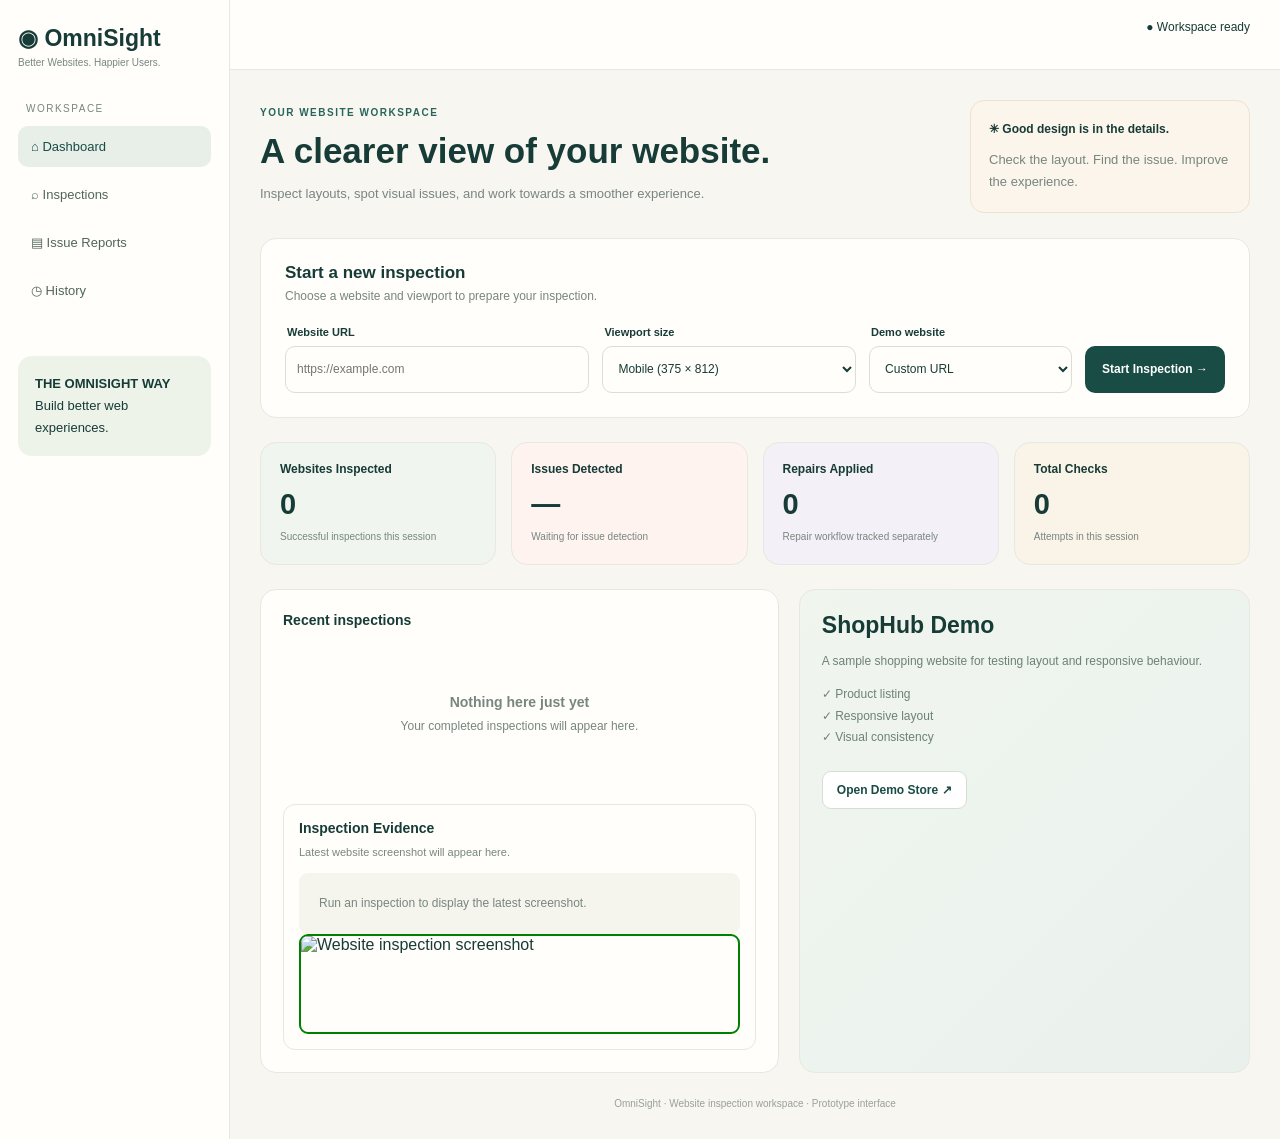
==== frontend/dashboard.html @ c3537de1 "Build OmniSight inspection dashboard and screenshot evidence" ====
<!DOCTYPE html>
<html lang="en">
<head>
<meta charset="UTF-8">
<meta name="viewport" content="width=device-width, initial-scale=1.0">
<title>OmniSight | Website Inspection</title>

<style>
:root {
  --ink: #173b37;
  --green: #28665b;
  --dark: #194c44;
  --cream: #f8f6f0;
  --white: #fffefa;
  --muted: #788681;
  --line: #e7e8df;
  --red: #b85d51;
}

* {
  box-sizing: border-box;
  margin: 0;
  padding: 0;
}

body {
  background: var(--cream);
  color: var(--ink);
  font-family: Arial, sans-serif;
  min-height: 100vh;
}

button, input, select {
  font: inherit;
}

button {
  cursor: pointer;
}

button:disabled {
  opacity: .6;
  cursor: wait;
}

.app {
  display: flex;
  min-height: 100vh;
}

.sidebar {
  width: 230px;
  flex-shrink: 0;
  padding: 25px 18px;
  background: var(--white);
  border-right: 1px solid var(--line);
}

.brand {
  font-size: 23px;
  font-weight: 800;
  margin-bottom: 35px;
}

.brand span {
  display: block;
  margin-top: 5px;
  color: var(--muted);
  font-size: 10px;
  font-weight: 400;
}

.nav-label {
  margin: 20px 8px 12px;
  color: var(--muted);
  font-size: 10px;
  letter-spacing: 1.5px;
}

.nav a {
  display: block;
  padding: 13px;
  margin-bottom: 7px;
  border-radius: 10px;
  color: #52655e;
  text-decoration: none;
  font-size: 13px;
}

.nav a:hover,
.nav a.active {
  background: #e7efe8;
  color: var(--dark);
}

.sidebar-note {
  margin-top: 45px;
  padding: 17px;
  background: #edf3e9;
  border-radius: 14px;
  font-size: 13px;
  line-height: 1.7;
}

.main {
  flex: 1;
  min-width: 0;
}

.topbar {
  min-height: 70px;
  padding: 20px 30px;
  background: var(--white);
  border-bottom: 1px solid var(--line);
  text-align: right;
  font-size: 12px;
}

.content {
  max-width: 1500px;
  margin: auto;
  padding: 30px;
}

.intro {
  display: flex;
  justify-content: space-between;
  align-items: center;
  gap: 20px;
  margin-bottom: 25px;
}

.eyebrow {
  color: var(--green);
  font-size: 10px;
  font-weight: 800;
  letter-spacing: 1.5px;
  margin-bottom: 10px;
}

h1 {
  font-size: clamp(25px, 3vw, 35px);
  line-height: 1.3;
}

.intro p {
  margin-top: 10px;
  color: var(--muted);
  font-size: 13px;
  line-height: 1.7;
}

.focus-note {
  max-width: 280px;
  padding: 18px;
  border: 1px solid #ece2d1;
  background: #fbf5eb;
  border-radius: 14px;
  font-size: 12px;
  line-height: 1.7;
}

.inspection-panel,
.card,
.metric {
  border: 1px solid var(--line);
  border-radius: 16px;
  background: var(--white);
}

.inspection-panel {
  padding: 24px;
  margin-bottom: 24px;
}

.panel-heading {
  margin-bottom: 23px;
}

.panel-heading h2 {
  font-size: 17px;
}

.panel-heading p {
  margin-top: 6px;
  color: var(--muted);
  font-size: 12px;
}

.form-grid {
  display: grid;
  grid-template-columns: 1.2fr 1fr .8fr auto;
  align-items: end;
  gap: 13px;
}

.field label {
  display: block;
  margin: 0 0 8px 2px;
  font-size: 11px;
  font-weight: 700;
}

.field input,
.field select {
  width: 100%;
  height: 47px;
  padding: 0 11px;
  border: 1px solid #dcded5;
  border-radius: 10px;
  background: var(--white);
  color: var(--ink);
  font-size: 12px;
  min-width: 0;
}

.primary-btn {
  min-height: 47px;
  padding: 0 17px;
  border: none;
  border-radius: 10px;
  background: var(--dark);
  color: white;
  font-size: 12px;
  font-weight: 700;
}

.primary-btn:hover {
  background: var(--green);
}

.notice {
  display: none;
  margin-top: 15px;
  padding: 13px;
  border-radius: 10px;
  background: #eff6ed;
  color: #285a48;
  font-size: 12px;
  line-height: 1.7;
  overflow-wrap: anywhere;
}

.notice.show {
  display: block;
}

.notice.error {
  background: #fff0ed;
  color: #994c40;
}

.metrics {
  display: grid;
  grid-template-columns: repeat(4, minmax(0, 1fr));
  gap: 15px;
  margin-bottom: 24px;
}

.metric {
  padding: 19px;
}

.metric h3 {
  font-size: 12px;
  margin-bottom: 12px;
}

.metric-number {
  font-size: 29px;
  font-weight: 800;
}

.metric-foot {
  margin-top: 8px;
  color: var(--muted);
  font-size: 10px;
  line-height: 1.6;
}

.green {
  background: #f0f5ef;
}

.red {
  background: #fff3f0;
}

.purple {
  background: #f4f0f7;
}

.gold {
  background: #faf3e8;
}

.lower-grid {
  display: grid;
  grid-template-columns: 1.15fr 1fr;
  gap: 20px;
}

.card {
  padding: 22px;
  min-width: 0;
}

.card-top {
  margin-bottom: 16px;
}

.card-top h2 {
  font-size: 14px;
}

.empty-state {
  min-height: 140px;
  display: flex;
  flex-direction: column;
  justify-content: center;
  align-items: center;
  text-align: center;
  color: var(--muted);
  font-size: 12px;
  gap: 9px;
}

.empty-state[hidden],
.screenshot-placeholder[hidden],
#inspectionScreenshot[hidden] {
  display: none !important;
}

.history-list {
  display: grid;
  gap: 10px;
}

.history-item {
  padding: 13px;
  border: 1px solid var(--line);
  border-radius: 10px;
  overflow-wrap: anywhere;
}

.history-item strong {
  font-size: 12px;
}

.history-meta {
  margin-top: 7px;
  color: var(--muted);
  font-size: 10px;
  line-height: 1.6;
  overflow-wrap: anywhere;
}

.status-pill {
  display: inline-block;
  margin-top: 8px;
  padding: 5px 9px;
  border-radius: 20px;
  background: #e5f1e6;
  color: #28634a;
  font-size: 10px;
}

.result-card {
  margin-top: 20px;
  padding: 15px;
  border: 1px solid var(--line);
  border-radius: 12px;
  background: #fffefa;
}

.result-card h3 {
  font-size: 14px;
}

.result-card p {
  margin: 8px 0 12px;
  color: var(--muted);
  font-size: 11px;
  line-height: 1.6;
  overflow-wrap: anywhere;
}

#inspectionScreenshot {
  display: block;
  width: 100%;
  height: auto;
  min-height: 100px;
  object-fit: contain;
  border: 1px solid var(--line);
  border-radius: 9px;
}

.screenshot-placeholder {
  padding: 20px;
  border-radius: 9px;
  background: #f5f4ed;
  color: var(--muted);
  font-size: 12px;
  line-height: 1.7;
}

.store-card {
  background: linear-gradient(135deg, #f0f5ee, #eaf1ed);
}

.store-card h2 {
  font-size: 23px;
}

.store-card p {
  margin: 12px 0;
  color: #6e8177;
  font-size: 12px;
  line-height: 1.8;
}

.store-card a {
  display: inline-block;
  margin-top: 10px;
  padding: 11px 14px;
  border: 1px solid #d4dfd4;
  border-radius: 9px;
  background: white;
  color: var(--dark);
  text-decoration: none;
  font-size: 12px;
  font-weight: 700;
}

.footer {
  padding: 25px 0 0;
  color: #98a198;
  text-align: center;
  font-size: 10px;
}

@media (max-width: 1100px) {
  .form-grid {
    grid-template-columns: 1fr 1fr;
  }

  .metrics {
    grid-template-columns: repeat(2, minmax(0, 1fr));
  }

  .lower-grid {
    grid-template-columns: 1fr;
  }
}

@media (max-width: 650px) {
  .app {
    display: block;
  }

  .sidebar {
    width: 100%;
    padding: 17px;
  }

  .brand {
    margin-bottom: 15px;
  }

  .sidebar-note {
    display: none;
  }

  .nav {
    display: flex;
    gap: 5px;
    overflow-x: auto;
  }

  .nav a {
    white-space: nowrap;
    padding: 10px;
  }

  .topbar {
    padding: 17px;
  }

  .content {
    padding: 20px 14px;
  }

  .intro {
    display: block;
  }

  .focus-note {
    margin-top: 15px;
    max-width: none;
  }

  .form-grid {
    grid-template-columns: 1fr;
  }

  .primary-btn {
    width: 100%;
  }

  .inspection-panel,
  .card {
    padding: 17px;
  }

  .metrics {
    gap: 9px;
  }

  .metric {
    padding: 12px;
  }

  .metric-number {
    font-size: 24px;
  }
}
</style>
</head>

<body>
<div class="app">

  <aside class="sidebar">
    <div class="brand">
      ◉ OmniSight
      <span>Better Websites. Happier Users.</span>
    </div>

    <div class="nav-label">WORKSPACE</div>

    <nav class="nav">
      <a class="active" href="#dashboard">⌂ Dashboard</a>
      <a href="#inspection">⌕ Inspections</a>
      <a href="#reports">▤ Issue Reports</a>
      <a href="#history">◷ History</a>
    </nav>

    <div class="sidebar-note">
      <strong>THE OMNISIGHT WAY</strong>
      <p>Build better web experiences.</p>
    </div>
  </aside>

  <main class="main" id="dashboard">
    <header class="topbar">● Workspace ready</header>

    <div class="content">

      <section class="intro">
        <div>
          <div class="eyebrow">YOUR WEBSITE WORKSPACE</div>
          <h1>A clearer view of your website.</h1>
          <p>Inspect layouts, spot visual issues, and work towards a smoother experience.</p>
        </div>

        <div class="focus-note">
          <strong>✳ Good design is in the details.</strong>
          <p>Check the layout. Find the issue. Improve the experience.</p>
        </div>
      </section>

      <section class="inspection-panel" id="inspection">
        <div class="panel-heading">
          <h2>Start a new inspection</h2>
          <p>Choose a website and viewport to prepare your inspection.</p>
        </div>

        <form id="inspectionForm" novalidate>
          <div class="form-grid">

            <div class="field">
              <label for="websiteUrl">Website URL</label>
              <input
                id="websiteUrl"
                type="url"
                placeholder="https://example.com"
                required
              >
            </div>

            <div class="field">
              <label for="viewport">Viewport size</label>
              <select id="viewport">
                <option value="1366x768">Desktop (1366 × 768)</option>
                <option value="768x1024">Tablet (768 × 1024)</option>
                <option value="375x812" selected>Mobile (375 × 812)</option>
              </select>
            </div>

            <div class="field">
              <label for="demoSite">Demo website</label>
              <select id="demoSite">
                <option value="custom">Custom URL</option>
                <option value="shophub">ShopHub</option>
              </select>
            </div>

            <button class="primary-btn" type="submit">
              Start Inspection →
            </button>

          </div>
        </form>

        <div class="notice" id="notice" role="status" aria-live="polite"></div>
      </section>

      <section class="metrics">

        <article class="metric green">
          <h3>Websites Inspected</h3>
          <div class="metric-number" id="websitesCount">0</div>
          <div class="metric-foot">Successful inspections this session</div>
        </article>

        <article class="metric red" id="reports">
          <h3>Issues Detected</h3>
          <div class="metric-number" id="issuesCount">—</div>
          <div class="metric-foot" id="issuesFoot">Waiting for issue detection</div>
        </article>

        <article class="metric purple">
          <h3>Repairs Applied</h3>
          <div class="metric-number">0</div>
          <div class="metric-foot">Repair workflow tracked separately</div>
        </article>

        <article class="metric gold" id="history">
          <h3>Total Checks</h3>
          <div class="metric-number" id="checksCount">0</div>
          <div class="metric-foot">Attempts in this session</div>
        </article>

      </section>

      <section class="lower-grid">

        <article class="card">
          <div class="card-top">
            <h2>Recent inspections</h2>
          </div>

          <div class="empty-state" id="emptyHistory">
            <h3>Nothing here just yet</h3>
            <p>Your completed inspections will appear here.</p>
          </div>

          <div class="history-list" id="historyList"></div>

          <div class="result-card">
            <h3>Inspection Evidence</h3>
            <p id="screenshotCaption">
              Latest website screenshot will appear here.
            </p>

            <div class="screenshot-placeholder" id="screenshotPlaceholder">
              Run an inspection to display the latest screenshot.
            </div>

            <img
  id="inspectionScreenshot"
  src="http://127.0.0.1:8000/screenshots/inspection_29fc0c835c.png"
  alt="Website inspection screenshot"
  style="display:block !important; visibility:visible !important; width:100%; height:auto; min-height:100px; object-fit:contain; border:2px solid green; border-radius:9px;"
>
          </div>
        </article>

        <article class="card store-card">
          <h2>ShopHub Demo</h2>
          <p>A sample shopping website for testing layout and responsive behaviour.</p>
          <p>
            ✓ Product listing<br>
            ✓ Responsive layout<br>
            ✓ Visual consistency
          </p>
          <a href="index.html" target="_blank" rel="noopener">
            Open Demo Store ↗
          </a>
        </article>

      </section>

      <footer class="footer">
        OmniSight · Website inspection workspace · Prototype interface
      </footer>

    </div>
  </main>
</div>

<script>
'use strict';

const API_BASE = 'http://127.0.0.1:8000';

const $ = (id) => document.getElementById(id);

const form = $('inspectionForm');
const urlInput = $('websiteUrl');
const viewportInput = $('viewport');
const demoSiteInput = $('demoSite');
const notice = $('notice');
const submitButton = form.querySelector('button[type="submit"]');

const websitesCount = $('websitesCount');
const checksCount = $('checksCount');
const issuesCount = $('issuesCount');
const issuesFoot = $('issuesFoot');

const emptyHistory = $('emptyHistory');
const historyList = $('historyList');

const screenshot = $('inspectionScreenshot');
const screenshotCaption = $('screenshotCaption');
const screenshotPlaceholder = $('screenshotPlaceholder');

let successfulInspections = 0;
let attempts = 0;

function showNotice(message, isError = false) {
  notice.textContent = message;
  notice.className = isError
    ? 'notice show error'
    : 'notice show';
}

function addHistoryItem(titleText, url, viewportText) {
  const item = document.createElement('div');
  item.className = 'history-item';

  const title = document.createElement('strong');
  title.textContent = titleText || 'Website inspected';

  const meta = document.createElement('p');
  meta.className = 'history-meta';
  meta.textContent = `${url} · ${viewportText}`;

  const status = document.createElement('span');
  status.className = 'status-pill';
  status.textContent = 'Success';

  item.append(title, meta, status);
  historyList.prepend(item);

  emptyHistory.hidden = true;
}

function getScreenshotUrl(data) {
  const path =
    data.screenshot_url ||
    data.screenshotUrl ||
    data.screenshot_path ||
    data.screenshot ||
    '';

  if (!path || typeof path !== 'string') {
    return '';
  }

  if (/^https?:\/\//i.test(path)) {
    return path;
  }

  const normalized = path.replace(/\\/g, '/');
  const marker = '/screenshots/';
  const index = normalized.toLowerCase().lastIndexOf(marker);

  if (index >= 0) {
    const filename = normalized.slice(index + marker.length);
    const safeFilename = filename
      .split('/')
      .map(encodeURIComponent)
      .join('/');

    return `${API_BASE}/screenshots/${safeFilename}`;
  }

  if (path.startsWith('/')) {
    return `${API_BASE}${path}`;
  }

  if (!path.includes('/') && path.includes('.')) {
    return `${API_BASE}/screenshots/${encodeURIComponent(path)}`;
  }

  return '';
}

function updateScreenshot(data, fallbackUrl) {
  const imageUrl = getScreenshotUrl(data);

  screenshot.hidden = true;
  screenshot.style.display = 'none';

  screenshotPlaceholder.hidden = false;
  screenshotPlaceholder.style.display = 'block';
  screenshotPlaceholder.textContent = 'Loading screenshot...';

  screenshotCaption.textContent =
    'Latest screenshot for: ' +
    (data.title || data.url || fallbackUrl);

  if (!imageUrl) {
    screenshotPlaceholder.textContent =
      'Inspection completed, but the backend did not return a screenshot URL or path.';
    return;
  }

  screenshot.onload = () => {
    screenshot.hidden = false;
    screenshot.style.display = 'block';

    screenshotPlaceholder.hidden = true;
    screenshotPlaceholder.style.display = 'none';

    console.log('Screenshot loaded:', imageUrl);
  };

  screenshot.onerror = () => {
    screenshot.hidden = true;
    screenshot.style.display = 'none';

    screenshotPlaceholder.hidden = false;
    screenshotPlaceholder.style.display = 'block';

    screenshotPlaceholder.textContent =
      'Screenshot could not load. Check the screenshot URL and backend logs.';

    console.error('Screenshot failed:', imageUrl);
  };

  const separator = imageUrl.includes('?') ? '&' : '?';
  screenshot.src = imageUrl + separator + 't=' + Date.now();
}

async function detectIssues(url, viewport) {
  issuesCount.textContent = '…';
  issuesFoot.textContent = 'Checking page layout...';

  try {
    const response = await fetch(`${API_BASE}/detect-issues`, {
      method: 'POST',
      headers: {
        'Content-Type': 'application/json'
      },
      body: JSON.stringify({
        url: url,
        viewport: viewport
      })
    });

    const result = await response.json();

    if (!response.ok) {
      throw new Error(
        result.detail ||
        result.message ||
        `Issue detection failed (HTTP ${response.status})`
      );
    }

    const issues = Array.isArray(result.issues)
      ? result.issues
      : [];

    const count = Number(result.issue_count ?? issues.length);

    if (!Number.isFinite(count)) {
      throw new Error('Invalid issue count returned by backend.');
    }

    issuesCount.textContent = String(count);

    issuesFoot.textContent =
      `${count} issue(s) found by DOM/style heuristics`;

    console.log('Issue detection result:', result);

    return result;

  } catch (error) {
    console.error('Issue detection failed:', error);

    issuesCount.textContent = '—';
    issuesFoot.textContent =
      'Issue detection unavailable; inspection may still have succeeded.';

    return null;
  }
}

form.addEventListener('submit', async (event) => {
  event.preventDefault();

  const rawUrl = urlInput.value.trim();

  if (!rawUrl) {
    showNotice(
      'Please enter a website URL, for example https://example.com',
      true
    );
    urlInput.focus();
    return;
  }

  let parsedUrl;

  try {
    parsedUrl = new URL(rawUrl);

    if (!['http:', 'https:'].includes(parsedUrl.protocol)) {
      throw new Error('Only HTTP and HTTPS URLs are supported.');
    }

  } catch (error) {
    showNotice(
      'Please enter a valid URL, such as https://example.com',
      true
    );
    urlInput.focus();
    return;
  }

  attempts++;
  checksCount.textContent = String(attempts);

  submitButton.disabled = true;
  submitButton.textContent = 'Inspecting...';

  showNotice('Connecting to OmniSight backend...');

  try {
    const response = await fetch(`${API_BASE}/inspect-browser`, {
      method: 'POST',
      headers: {
        'Content-Type': 'application/json'
      },
      body: JSON.stringify({
        url: parsedUrl.href,
        viewport: viewportInput.value
      })
    });

    let data;

    try {
      data = await response.json();
    } catch {
      throw new Error('Backend did not return valid JSON.');
    }

    if (!response.ok || data.status !== 'success') {
      throw new Error(
        data.detail ||
        data.message ||
        `Inspection failed (HTTP ${response.status}).`
      );
    }

    successfulInspections++;
    websitesCount.textContent = String(successfulInspections);

    const selected =
      viewportInput.options[viewportInput.selectedIndex];

    const viewportText = selected
      ? selected.text
      : viewportInput.value;

    addHistoryItem(
      data.title || parsedUrl.href,
      data.url || parsedUrl.href,
      viewportText
    );

    updateScreenshot(data, parsedUrl.href);

    showNotice(
      `Inspection successful! Website: ${data.title || parsedUrl.href}. Checking for layout issues...`
    );

    console.log('Inspection response:', data);

    await detectIssues(
      parsedUrl.href,
      viewportInput.value
    );

  } catch (error) {
    console.error('Inspection failed:', error);

    let message = error.message || 'Unexpected error occurred.';

    if (error instanceof TypeError) {
      message =
        `Cannot connect to backend. Make sure FastAPI is running at ${API_BASE}.`;
    }

    showNotice('Inspection failed: ' + message, true);

  } finally {
    submitButton.disabled = false;
    submitButton.textContent = 'Start Inspection →';
  }
});

demoSiteInput.addEventListener('change', () => {
  if (demoSiteInput.value === 'shophub') {
    urlInput.value = new URL(
      'index.html',
      window.location.href
    ).href;
  }
});

console.log('OmniSight dashboard ready.');
</script>
</body>
</html>
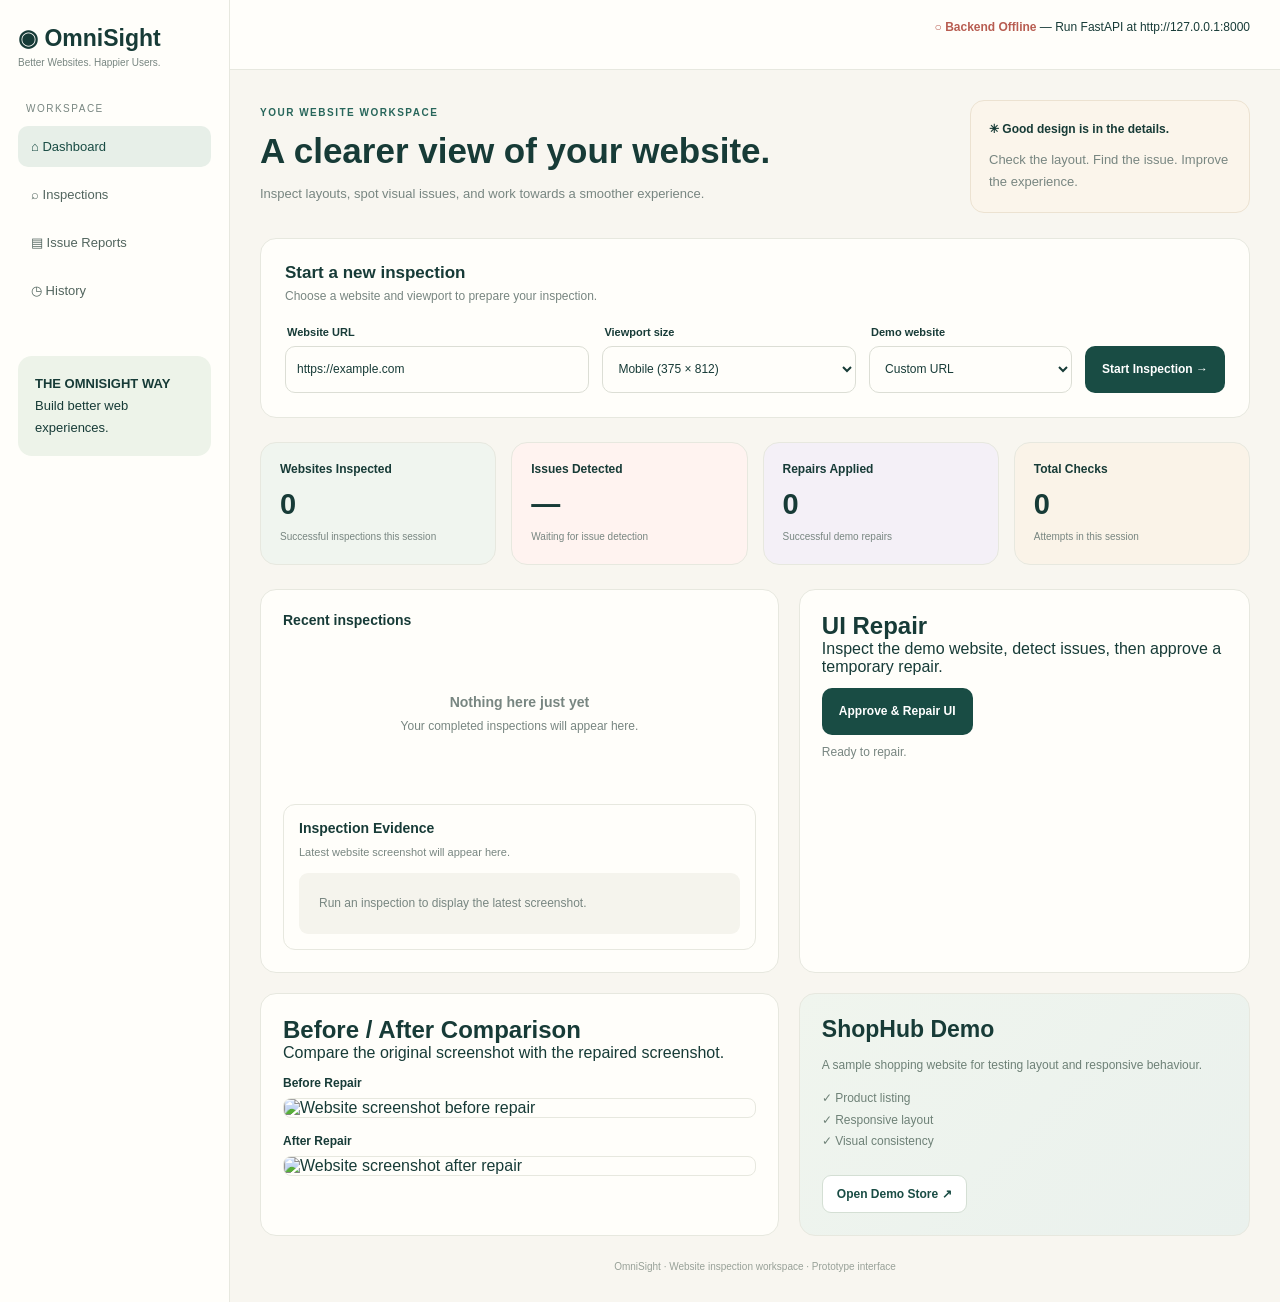
==== commit 08aa240d: "Fix repair UI error handling and wire dynamic before-after screenshots" ====
--- a/frontend/dashboard.html
+++ b/frontend/dashboard.html
@@ -1,1030 +1,1276 @@
-<!DOCTYPE html>
+﻿<!DOCTYPE html>
 <html lang="en">
+
 <head>
-<meta charset="UTF-8">
-<meta name="viewport" content="width=device-width, initial-scale=1.0">
-<title>OmniSight | Website Inspection</title>
-
-<style>
-:root {
-  --ink: #173b37;
-  --green: #28665b;
-  --dark: #194c44;
-  --cream: #f8f6f0;
-  --white: #fffefa;
-  --muted: #788681;
-  --line: #e7e8df;
-  --red: #b85d51;
-}
-
-* {
-  box-sizing: border-box;
-  margin: 0;
-  padding: 0;
-}
-
-body {
-  background: var(--cream);
-  color: var(--ink);
-  font-family: Arial, sans-serif;
-  min-height: 100vh;
-}
-
-button, input, select {
-  font: inherit;
-}
-
-button {
-  cursor: pointer;
-}
-
-button:disabled {
-  opacity: .6;
-  cursor: wait;
-}
-
-.app {
-  display: flex;
-  min-height: 100vh;
-}
-
-.sidebar {
-  width: 230px;
-  flex-shrink: 0;
-  padding: 25px 18px;
-  background: var(--white);
-  border-right: 1px solid var(--line);
-}
-
-.brand {
-  font-size: 23px;
-  font-weight: 800;
-  margin-bottom: 35px;
-}
-
-.brand span {
-  display: block;
-  margin-top: 5px;
-  color: var(--muted);
-  font-size: 10px;
-  font-weight: 400;
-}
-
-.nav-label {
-  margin: 20px 8px 12px;
-  color: var(--muted);
-  font-size: 10px;
-  letter-spacing: 1.5px;
-}
-
-.nav a {
-  display: block;
-  padding: 13px;
-  margin-bottom: 7px;
-  border-radius: 10px;
-  color: #52655e;
-  text-decoration: none;
-  font-size: 13px;
-}
-
-.nav a:hover,
-.nav a.active {
-  background: #e7efe8;
-  color: var(--dark);
-}
-
-.sidebar-note {
-  margin-top: 45px;
-  padding: 17px;
-  background: #edf3e9;
-  border-radius: 14px;
-  font-size: 13px;
-  line-height: 1.7;
-}
-
-.main {
-  flex: 1;
-  min-width: 0;
-}
-
-.topbar {
-  min-height: 70px;
-  padding: 20px 30px;
-  background: var(--white);
-  border-bottom: 1px solid var(--line);
-  text-align: right;
-  font-size: 12px;
-}
-
-.content {
-  max-width: 1500px;
-  margin: auto;
-  padding: 30px;
-}
-
-.intro {
-  display: flex;
-  justify-content: space-between;
-  align-items: center;
-  gap: 20px;
-  margin-bottom: 25px;
-}
-
-.eyebrow {
-  color: var(--green);
-  font-size: 10px;
-  font-weight: 800;
-  letter-spacing: 1.5px;
-  margin-bottom: 10px;
-}
-
-h1 {
-  font-size: clamp(25px, 3vw, 35px);
-  line-height: 1.3;
-}
-
-.intro p {
-  margin-top: 10px;
-  color: var(--muted);
-  font-size: 13px;
-  line-height: 1.7;
-}
-
-.focus-note {
-  max-width: 280px;
-  padding: 18px;
-  border: 1px solid #ece2d1;
-  background: #fbf5eb;
-  border-radius: 14px;
-  font-size: 12px;
-  line-height: 1.7;
-}
-
-.inspection-panel,
-.card,
-.metric {
-  border: 1px solid var(--line);
-  border-radius: 16px;
-  background: var(--white);
-}
-
-.inspection-panel {
-  padding: 24px;
-  margin-bottom: 24px;
-}
-
-.panel-heading {
-  margin-bottom: 23px;
-}
-
-.panel-heading h2 {
-  font-size: 17px;
-}
-
-.panel-heading p {
-  margin-top: 6px;
-  color: var(--muted);
-  font-size: 12px;
-}
-
-.form-grid {
-  display: grid;
-  grid-template-columns: 1.2fr 1fr .8fr auto;
-  align-items: end;
-  gap: 13px;
-}
-
-.field label {
-  display: block;
-  margin: 0 0 8px 2px;
-  font-size: 11px;
-  font-weight: 700;
-}
-
-.field input,
-.field select {
-  width: 100%;
-  height: 47px;
-  padding: 0 11px;
-  border: 1px solid #dcded5;
-  border-radius: 10px;
-  background: var(--white);
-  color: var(--ink);
-  font-size: 12px;
-  min-width: 0;
-}
-
-.primary-btn {
-  min-height: 47px;
-  padding: 0 17px;
-  border: none;
-  border-radius: 10px;
-  background: var(--dark);
-  color: white;
-  font-size: 12px;
-  font-weight: 700;
-}
-
-.primary-btn:hover {
-  background: var(--green);
-}
-
-.notice {
-  display: none;
-  margin-top: 15px;
-  padding: 13px;
-  border-radius: 10px;
-  background: #eff6ed;
-  color: #285a48;
-  font-size: 12px;
-  line-height: 1.7;
-  overflow-wrap: anywhere;
-}
-
-.notice.show {
-  display: block;
-}
-
-.notice.error {
-  background: #fff0ed;
-  color: #994c40;
-}
-
-.metrics {
-  display: grid;
-  grid-template-columns: repeat(4, minmax(0, 1fr));
-  gap: 15px;
-  margin-bottom: 24px;
-}
-
-.metric {
-  padding: 19px;
-}
-
-.metric h3 {
-  font-size: 12px;
-  margin-bottom: 12px;
-}
-
-.metric-number {
-  font-size: 29px;
-  font-weight: 800;
-}
-
-.metric-foot {
-  margin-top: 8px;
-  color: var(--muted);
-  font-size: 10px;
-  line-height: 1.6;
-}
-
-.green {
-  background: #f0f5ef;
-}
-
-.red {
-  background: #fff3f0;
-}
-
-.purple {
-  background: #f4f0f7;
-}
-
-.gold {
-  background: #faf3e8;
-}
-
-.lower-grid {
-  display: grid;
-  grid-template-columns: 1.15fr 1fr;
-  gap: 20px;
-}
-
-.card {
-  padding: 22px;
-  min-width: 0;
-}
-
-.card-top {
-  margin-bottom: 16px;
-}
-
-.card-top h2 {
-  font-size: 14px;
-}
-
-.empty-state {
-  min-height: 140px;
-  display: flex;
-  flex-direction: column;
-  justify-content: center;
-  align-items: center;
-  text-align: center;
-  color: var(--muted);
-  font-size: 12px;
-  gap: 9px;
-}
-
-.empty-state[hidden],
-.screenshot-placeholder[hidden],
-#inspectionScreenshot[hidden] {
-  display: none !important;
-}
-
-.history-list {
-  display: grid;
-  gap: 10px;
-}
-
-.history-item {
-  padding: 13px;
-  border: 1px solid var(--line);
-  border-radius: 10px;
-  overflow-wrap: anywhere;
-}
-
-.history-item strong {
-  font-size: 12px;
-}
-
-.history-meta {
-  margin-top: 7px;
-  color: var(--muted);
-  font-size: 10px;
-  line-height: 1.6;
-  overflow-wrap: anywhere;
-}
-
-.status-pill {
-  display: inline-block;
-  margin-top: 8px;
-  padding: 5px 9px;
-  border-radius: 20px;
-  background: #e5f1e6;
-  color: #28634a;
-  font-size: 10px;
-}
-
-.result-card {
-  margin-top: 20px;
-  padding: 15px;
-  border: 1px solid var(--line);
-  border-radius: 12px;
-  background: #fffefa;
-}
-
-.result-card h3 {
-  font-size: 14px;
-}
-
-.result-card p {
-  margin: 8px 0 12px;
-  color: var(--muted);
-  font-size: 11px;
-  line-height: 1.6;
-  overflow-wrap: anywhere;
-}
-
-#inspectionScreenshot {
-  display: block;
-  width: 100%;
-  height: auto;
-  min-height: 100px;
-  object-fit: contain;
-  border: 1px solid var(--line);
-  border-radius: 9px;
-}
-
-.screenshot-placeholder {
-  padding: 20px;
-  border-radius: 9px;
-  background: #f5f4ed;
-  color: var(--muted);
-  font-size: 12px;
-  line-height: 1.7;
-}
-
-.store-card {
-  background: linear-gradient(135deg, #f0f5ee, #eaf1ed);
-}
-
-.store-card h2 {
-  font-size: 23px;
-}
-
-.store-card p {
-  margin: 12px 0;
-  color: #6e8177;
-  font-size: 12px;
-  line-height: 1.8;
-}
-
-.store-card a {
-  display: inline-block;
-  margin-top: 10px;
-  padding: 11px 14px;
-  border: 1px solid #d4dfd4;
-  border-radius: 9px;
-  background: white;
-  color: var(--dark);
-  text-decoration: none;
-  font-size: 12px;
-  font-weight: 700;
-}
-
-.footer {
-  padding: 25px 0 0;
-  color: #98a198;
-  text-align: center;
-  font-size: 10px;
-}
-
-@media (max-width: 1100px) {
-  .form-grid {
-    grid-template-columns: 1fr 1fr;
-  }
-
-  .metrics {
-    grid-template-columns: repeat(2, minmax(0, 1fr));
-  }
-
-  .lower-grid {
-    grid-template-columns: 1fr;
-  }
-}
-
-@media (max-width: 650px) {
-  .app {
-    display: block;
-  }
-
-  .sidebar {
-    width: 100%;
-    padding: 17px;
-  }
-
-  .brand {
-    margin-bottom: 15px;
-  }
-
-  .sidebar-note {
-    display: none;
-  }
-
-  .nav {
-    display: flex;
-    gap: 5px;
-    overflow-x: auto;
-  }
-
-  .nav a {
-    white-space: nowrap;
-    padding: 10px;
-  }
-
-  .topbar {
-    padding: 17px;
-  }
-
-  .content {
-    padding: 20px 14px;
-  }
-
-  .intro {
-    display: block;
-  }
-
-  .focus-note {
-    margin-top: 15px;
-    max-width: none;
-  }
-
-  .form-grid {
-    grid-template-columns: 1fr;
-  }
-
-  .primary-btn {
-    width: 100%;
-  }
-
-  .inspection-panel,
-  .card {
-    padding: 17px;
-  }
-
-  .metrics {
-    gap: 9px;
-  }
-
-  .metric {
-    padding: 12px;
-  }
-
-  .metric-number {
-    font-size: 24px;
-  }
-}
-</style>
+    <meta charset="UTF-8">
+    <meta name="viewport" content="width=device-width, initial-scale=1.0">
+    <title>OmniSight | Website Inspection</title>
+
+    <style>
+        :root {
+            --ink: #173b37;
+            --green: #28665b;
+            --dark: #194c44;
+            --cream: #f8f6f0;
+            --white: #fffefa;
+            --muted: #788681;
+            --line: #e7e8df;
+            --red: #b85d51;
+        }
+
+        * {
+            box-sizing: border-box;
+            margin: 0;
+            padding: 0;
+        }
+
+        body {
+            background: var(--cream);
+            color: var(--ink);
+            font-family: Arial, sans-serif;
+            min-height: 100vh;
+        }
+
+        button,
+        input,
+        select {
+            font: inherit;
+        }
+
+        button {
+            cursor: pointer;
+        }
+
+        button:disabled {
+            opacity: .6;
+            cursor: wait;
+        }
+
+        .app {
+            display: flex;
+            min-height: 100vh;
+        }
+
+        .sidebar {
+            width: 230px;
+            flex-shrink: 0;
+            padding: 25px 18px;
+            background: var(--white);
+            border-right: 1px solid var(--line);
+        }
+
+        .brand {
+            font-size: 23px;
+            font-weight: 800;
+            margin-bottom: 35px;
+        }
+
+        .brand span {
+            display: block;
+            margin-top: 5px;
+            color: var(--muted);
+            font-size: 10px;
+            font-weight: 400;
+        }
+
+        .nav-label {
+            margin: 20px 8px 12px;
+            color: var(--muted);
+            font-size: 10px;
+            letter-spacing: 1.5px;
+        }
+
+        .nav a {
+            display: block;
+            padding: 13px;
+            margin-bottom: 7px;
+            border-radius: 10px;
+            color: #52655e;
+            text-decoration: none;
+            font-size: 13px;
+        }
+
+        .nav a:hover,
+        .nav a.active {
+            background: #e7efe8;
+            color: var(--dark);
+        }
+
+        .sidebar-note {
+            margin-top: 45px;
+            padding: 17px;
+            background: #edf3e9;
+            border-radius: 14px;
+            font-size: 13px;
+            line-height: 1.7;
+        }
+
+        .main {
+            flex: 1;
+            min-width: 0;
+        }
+
+        .topbar {
+            min-height: 70px;
+            padding: 20px 30px;
+            background: var(--white);
+            border-bottom: 1px solid var(--line);
+            text-align: right;
+            font-size: 12px;
+        }
+
+        .content {
+            max-width: 1500px;
+            margin: auto;
+            padding: 30px;
+        }
+
+        .intro {
+            display: flex;
+            justify-content: space-between;
+            align-items: center;
+            gap: 20px;
+            margin-bottom: 25px;
+        }
+
+        .eyebrow {
+            color: var(--green);
+            font-size: 10px;
+            font-weight: 800;
+            letter-spacing: 1.5px;
+            margin-bottom: 10px;
+        }
+
+        h1 {
+            font-size: clamp(25px, 3vw, 35px);
+            line-height: 1.3;
+        }
+
+        .intro p {
+            margin-top: 10px;
+            color: var(--muted);
+            font-size: 13px;
+            line-height: 1.7;
+        }
+
+        .focus-note {
+            max-width: 280px;
+            padding: 18px;
+            border: 1px solid #ece2d1;
+            background: #fbf5eb;
+            border-radius: 14px;
+            font-size: 12px;
+            line-height: 1.7;
+        }
+
+        .inspection-panel,
+        .card,
+        .metric {
+            border: 1px solid var(--line);
+            border-radius: 16px;
+            background: var(--white);
+        }
+
+        .inspection-panel {
+            padding: 24px;
+            margin-bottom: 24px;
+        }
+
+        .panel-heading {
+            margin-bottom: 23px;
+        }
+
+        .panel-heading h2 {
+            font-size: 17px;
+        }
+
+        .panel-heading p {
+            margin-top: 6px;
+            color: var(--muted);
+            font-size: 12px;
+        }
+
+        .form-grid {
+            display: grid;
+            grid-template-columns: 1.2fr 1fr .8fr auto;
+            align-items: end;
+            gap: 13px;
+        }
+
+        .field label {
+            display: block;
+            margin: 0 0 8px 2px;
+            font-size: 11px;
+            font-weight: 700;
+        }
+
+        .field input,
+        .field select {
+            width: 100%;
+            height: 47px;
+            padding: 0 11px;
+            border: 1px solid #dcded5;
+            border-radius: 10px;
+            background: var(--white);
+            color: var(--ink);
+            font-size: 12px;
+            min-width: 0;
+        }
+
+        .primary-btn {
+            min-height: 47px;
+            padding: 0 17px;
+            border: none;
+            border-radius: 10px;
+            background: var(--dark);
+            color: white;
+            font-size: 12px;
+            font-weight: 700;
+        }
+
+        .notice {
+            display: none;
+            margin-top: 15px;
+            padding: 13px;
+            border-radius: 10px;
+            background: #eff6ed;
+            color: #285a48;
+            font-size: 12px;
+            line-height: 1.7;
+            overflow-wrap: anywhere;
+        }
+
+        .notice.show {
+            display: block;
+        }
+
+        .notice.error {
+            background: #fff0ed;
+            color: #994c40;
+        }
+
+        .metrics {
+            display: grid;
+            grid-template-columns: repeat(4, minmax(0, 1fr));
+            gap: 15px;
+            margin-bottom: 24px;
+        }
+
+        .metric {
+            padding: 19px;
+        }
+
+        .metric h3 {
+            font-size: 12px;
+            margin-bottom: 12px;
+        }
+
+        .metric-number {
+            font-size: 29px;
+            font-weight: 800;
+        }
+
+        .metric-foot {
+            margin-top: 8px;
+            color: var(--muted);
+            font-size: 10px;
+            line-height: 1.6;
+        }
+
+        .green {
+            background: #f0f5ef;
+        }
+
+        .red {
+            background: #fff3f0;
+        }
+
+        .purple {
+            background: #f4f0f7;
+        }
+
+        .gold {
+            background: #faf3e8;
+        }
+
+        .lower-grid {
+            display: grid;
+            grid-template-columns: 1.15fr 1fr;
+            gap: 20px;
+        }
+
+        .card {
+            padding: 22px;
+            min-width: 0;
+        }
+
+        .card-top {
+            margin-bottom: 16px;
+        }
+
+        .card-top h2 {
+            font-size: 14px;
+        }
+
+        .empty-state {
+            min-height: 140px;
+            display: flex;
+            flex-direction: column;
+            justify-content: center;
+            align-items: center;
+            text-align: center;
+            color: var(--muted);
+            font-size: 12px;
+            gap: 9px;
+        }
+
+        .empty-state[hidden] {
+            display: none !important;
+        }
+
+        .history-list {
+            display: grid;
+            gap: 10px;
+        }
+
+        .history-item {
+            padding: 13px;
+            border: 1px solid var(--line);
+            border-radius: 10px;
+            overflow-wrap: anywhere;
+        }
+
+        .history-item strong {
+            font-size: 12px;
+        }
+
+        .history-meta {
+            margin-top: 7px;
+            color: var(--muted);
+            font-size: 10px;
+            line-height: 1.6;
+            overflow-wrap: anywhere;
+        }
+
+        .status-pill {
+            display: inline-block;
+            margin-top: 8px;
+            padding: 5px 9px;
+            border-radius: 20px;
+            background: #e5f1e6;
+            color: #28634a;
+            font-size: 10px;
+        }
+
+        .result-card {
+            margin-top: 20px;
+            padding: 15px;
+            border: 1px solid var(--line);
+            border-radius: 12px;
+            background: #fffefa;
+        }
+
+        .result-card h3 {
+            font-size: 14px;
+        }
+
+        .result-card p {
+            margin: 8px 0 12px;
+            color: var(--muted);
+            font-size: 11px;
+            line-height: 1.6;
+            overflow-wrap: anywhere;
+        }
+
+        #inspectionScreenshot {
+            display: block;
+            width: 100%;
+            height: auto;
+            border: 1px solid var(--line);
+            border-radius: 9px;
+        }
+
+        #inspectionScreenshot[hidden] {
+            display: none !important;
+        }
+
+        .screenshot-placeholder {
+            padding: 20px;
+            border-radius: 9px;
+            background: #f5f4ed;
+            color: var(--muted);
+            font-size: 12px;
+            line-height: 1.7;
+        }
+
+        .store-card {
+            background: linear-gradient(135deg, #f0f5ee, #eaf1ed);
+        }
+
+        .store-card h2 {
+            font-size: 23px;
+        }
+
+        .store-card p {
+            margin: 12px 0;
+            color: #6e8177;
+            font-size: 12px;
+            line-height: 1.8;
+        }
+
+        .store-card a {
+            display: inline-block;
+            margin-top: 10px;
+            padding: 11px 14px;
+            border: 1px solid #d4dfd4;
+            border-radius: 9px;
+            background: white;
+            color: var(--dark);
+            text-decoration: none;
+            font-size: 12px;
+            font-weight: 700;
+        }
+
+        .footer {
+            padding: 25px 0 0;
+            color: #98a198;
+            text-align: center;
+            font-size: 10px;
+        }
+
+        @media (max-width: 1100px) {
+            .form-grid {
+                grid-template-columns: 1fr 1fr;
+            }
+
+            .metrics {
+                grid-template-columns: repeat(2, minmax(0, 1fr));
+            }
+
+            .lower-grid {
+                grid-template-columns: 1fr;
+            }
+        }
+
+        @media (max-width: 650px) {
+            .app {
+                display: block;
+            }
+
+            .sidebar {
+                width: 100%;
+                padding: 17px;
+            }
+
+            .brand {
+                margin-bottom: 15px;
+            }
+
+            .sidebar-note {
+                display: none;
+            }
+
+            .nav {
+                display: flex;
+                gap: 5px;
+                overflow-x: auto;
+            }
+
+            .nav a {
+                white-space: nowrap;
+                padding: 10px;
+            }
+
+            .content {
+                padding: 20px 14px;
+            }
+
+            .intro {
+                display: block;
+            }
+
+            .focus-note {
+                margin-top: 15px;
+                max-width: none;
+            }
+
+            .form-grid {
+                grid-template-columns: 1fr;
+            }
+
+            .primary-btn {
+                width: 100%;
+            }
+
+            .inspection-panel,
+            .card {
+                padding: 17px;
+            }
+
+            .metrics {
+                gap: 9px;
+            }
+
+            .metric {
+                padding: 12px;
+            }
+
+            .metric-number {
+                font-size: 24px;
+            }
+        }
+    </style>
 </head>
 
 <body>
-<div class="app">
-
-  <aside class="sidebar">
-    <div class="brand">
-      ◉ OmniSight
-      <span>Better Websites. Happier Users.</span>
+    <div class="app">
+        <aside class="sidebar">
+            <div class="brand">
+                ◉ OmniSight
+                <span>Better Websites. Happier Users.</span>
+            </div>
+
+            <div class="nav-label">WORKSPACE</div>
+            <nav class="nav">
+                <a class="active" href="#dashboard">⌂ Dashboard</a>
+                <a href="#inspection">⌕ Inspections</a>
+                <a href="#reports">▤ Issue Reports</a>
+                <a href="#history">◷ History</a>
+            </nav>
+
+            <div class="sidebar-note">
+                <strong>THE OMNISIGHT WAY</strong>
+                <p>Build better web experiences.</p>
+            </div>
+        </aside>
+
+        <main class="main" id="dashboard">
+            <header class="topbar" id="topbarStatus">● Checking backend connection...</header>
+
+            <div class="content">
+                <section class="intro">
+                    <div>
+                        <div class="eyebrow">YOUR WEBSITE WORKSPACE</div>
+                        <h1>A clearer view of your website.</h1>
+                        <p>Inspect layouts, spot visual issues, and work towards a smoother experience.</p>
+                    </div>
+                    <div class="focus-note">
+                        <strong>✳ Good design is in the details.</strong>
+                        <p>Check the layout. Find the issue. Improve the experience.</p>
+                    </div>
+                </section>
+
+                <section class="inspection-panel" id="inspection">
+                    <div class="panel-heading">
+                        <h2>Start a new inspection</h2>
+                        <p>Choose a website and viewport to prepare your inspection.</p>
+                    </div>
+
+                    <form id="inspectionForm">
+                        <div class="form-grid">
+                            <div class="field">
+                                <label for="websiteUrl">Website URL</label>
+                                <input id="websiteUrl" type="url" value="https://example.com"
+                                    placeholder="https://example.com" required>
+                            </div>
+
+                            <div class="field">
+                                <label for="viewport">Viewport size</label>
+                                <select id="viewport">
+                                    <option value="1366x768">Desktop (1366 × 768)</option>
+                                    <option value="768x1024">Tablet (768 × 1024)</option>
+                                    <option value="375x812" selected>Mobile (375 × 812)</option>
+                                </select>
+                            </div>
+
+                            <div class="field">
+                                <label for="demoSite">Demo website</label>
+                                <select id="demoSite">
+                                    <option value="custom">Custom URL</option>
+                                    <option value="shophub">ShopHub</option>
+                                </select>
+                            </div>
+
+                            <button class="primary-btn" type="submit">Start Inspection →</button>
+                        </div>
+                    </form>
+                    <div class="notice" id="notice" role="status" aria-live="polite"></div>
+                </section>
+
+                <section class="metrics">
+                    <article class="metric green">
+                        <h3>Websites Inspected</h3>
+                        <div class="metric-number" id="websitesCount">0</div>
+                        <div class="metric-foot">Successful inspections this session</div>
+                    </article>
+
+                    <article class="metric red" id="reports">
+                        <h3>Issues Detected</h3>
+                        <div class="metric-number" id="issuesCount">—</div>
+                        <div class="metric-foot" id="issuesFoot">Waiting for issue detection</div>
+                    </article>
+
+                    <article class="metric purple">
+                        <h3>Repairs Applied</h3>
+                        <div class="metric-number" id="repairsCount">0</div>
+                        <div class="metric-foot">Successful demo repairs</div>
+                    </article>
+
+                    <article class="metric gold" id="history">
+                        <h3>Total Checks</h3>
+                        <div class="metric-number" id="checksCount">0</div>
+                        <div class="metric-foot">Attempts in this session</div>
+                    </article>
+                </section>
+
+                <section class="lower-grid">
+                    <article class="card">
+                        <div class="card-top">
+                            <h2>Recent inspections</h2>
+                        </div>
+
+                        <div class="empty-state" id="emptyHistory">
+                            <h3>Nothing here just yet</h3>
+                            <p>Your completed inspections will appear here.</p>
+                        </div>
+
+                        <div class="history-list" id="historyList"></div>
+
+                        <div class="result-card">
+                            <h3>Inspection Evidence</h3>
+                            <p id="screenshotCaption">Latest website screenshot will appear here.</p>
+
+                            <div class="screenshot-placeholder" id="screenshotPlaceholder">
+                                Run an inspection to display the latest screenshot.
+                            </div>
+
+                            <img id="inspectionScreenshot" alt="Latest website inspection screenshot"
+                                style="display:none; width:100%; height:auto; min-height:100px; object-fit:contain;">
+                        </div>
+                    </article>
+
+                    <article class="card">
+                        <h2>UI Repair</h2>
+                        <p>Inspect the demo website, detect issues, then approve a temporary repair.</p>
+
+                        <button id="repairButton" class="primary-btn" type="button" style="margin: 12px 0 8px;">
+                            Approve & Repair UI
+                        </button>
+
+                        <p id="repairStatus" role="status"
+                            style="font-size: 12px; color: var(--muted); line-height: 1.6;">
+                            Ready to repair.
+                        </p>
+                    </article>
+
+                    <article class="card comparison-card">
+                        <h2>Before / After Comparison</h2>
+                        <p>Compare the original screenshot with the repaired screenshot.</p>
+
+                        <div
+                            style="display:grid; grid-template-columns:repeat(auto-fit, minmax(240px, 1fr)); gap:16px; margin-top:14px;">
+                            <div>
+                                <h3 style="font-size:12px; margin-bottom:8px;">Before Repair</h3>
+                                <img id="beforeRepairImage" src="http://127.0.0.1:8000/screenshots/before.png"
+                                    alt="Website screenshot before repair"
+                                    style="width:100%; height:auto; object-fit:contain; border:1px solid var(--line); border-radius:8px; display:block;">
+                            </div>
+
+                            <div>
+                                <h3 style="font-size:12px; margin-bottom:8px;">After Repair</h3>
+                                <img id="afterRepairImage" src="http://127.0.0.1:8000/screenshots/after.png"
+                                    alt="Website screenshot after repair"
+                                    style="width:100%; height:auto; object-fit:contain; border:1px solid var(--line); border-radius:8px; display:block;">
+                            </div>
+                        </div>
+                    </article>
+
+                    <article class="card store-card">
+                        <h2>ShopHub Demo</h2>
+                        <p>A sample shopping website for testing layout and responsive behaviour.</p>
+                        <p>✓ Product listing<br>✓ Responsive layout<br>✓ Visual consistency</p>
+                        <a href="store.html" target="_blank" rel="noopener">Open Demo Store ↗</a>
+                    </article>
+                </section>
+
+                <footer class="footer">
+                    OmniSight · Website inspection workspace · Prototype interface
+                </footer>
+            </div>
+        </main>
     </div>
 
-    <div class="nav-label">WORKSPACE</div>
-
-    <nav class="nav">
-      <a class="active" href="#dashboard">⌂ Dashboard</a>
-      <a href="#inspection">⌕ Inspections</a>
-      <a href="#reports">▤ Issue Reports</a>
-      <a href="#history">◷ History</a>
-    </nav>
-
-    <div class="sidebar-note">
-      <strong>THE OMNISIGHT WAY</strong>
-      <p>Build better web experiences.</p>
-    </div>
-  </aside>
-
-  <main class="main" id="dashboard">
-    <header class="topbar">● Workspace ready</header>
-
-    <div class="content">
-
-      <section class="intro">
-        <div>
-          <div class="eyebrow">YOUR WEBSITE WORKSPACE</div>
-          <h1>A clearer view of your website.</h1>
-          <p>Inspect layouts, spot visual issues, and work towards a smoother experience.</p>
-        </div>
-
-        <div class="focus-note">
-          <strong>✳ Good design is in the details.</strong>
-          <p>Check the layout. Find the issue. Improve the experience.</p>
-        </div>
-      </section>
-
-      <section class="inspection-panel" id="inspection">
-        <div class="panel-heading">
-          <h2>Start a new inspection</h2>
-          <p>Choose a website and viewport to prepare your inspection.</p>
-        </div>
-
-        <form id="inspectionForm" novalidate>
-          <div class="form-grid">
-
-            <div class="field">
-              <label for="websiteUrl">Website URL</label>
-              <input
-                id="websiteUrl"
-                type="url"
-                placeholder="https://example.com"
-                required
-              >
-            </div>
-
-            <div class="field">
-              <label for="viewport">Viewport size</label>
-              <select id="viewport">
-                <option value="1366x768">Desktop (1366 × 768)</option>
-                <option value="768x1024">Tablet (768 × 1024)</option>
-                <option value="375x812" selected>Mobile (375 × 812)</option>
-              </select>
-            </div>
-
-            <div class="field">
-              <label for="demoSite">Demo website</label>
-              <select id="demoSite">
-                <option value="custom">Custom URL</option>
-                <option value="shophub">ShopHub</option>
-              </select>
-            </div>
-
-            <button class="primary-btn" type="submit">
-              Start Inspection →
-            </button>
-
-          </div>
-        </form>
-
-        <div class="notice" id="notice" role="status" aria-live="polite"></div>
-      </section>
-
-      <section class="metrics">
-
-        <article class="metric green">
-          <h3>Websites Inspected</h3>
-          <div class="metric-number" id="websitesCount">0</div>
-          <div class="metric-foot">Successful inspections this session</div>
-        </article>
-
-        <article class="metric red" id="reports">
-          <h3>Issues Detected</h3>
-          <div class="metric-number" id="issuesCount">—</div>
-          <div class="metric-foot" id="issuesFoot">Waiting for issue detection</div>
-        </article>
-
-        <article class="metric purple">
-          <h3>Repairs Applied</h3>
-          <div class="metric-number">0</div>
-          <div class="metric-foot">Repair workflow tracked separately</div>
-        </article>
-
-        <article class="metric gold" id="history">
-          <h3>Total Checks</h3>
-          <div class="metric-number" id="checksCount">0</div>
-          <div class="metric-foot">Attempts in this session</div>
-        </article>
-
-      </section>
-
-      <section class="lower-grid">
-
-        <article class="card">
-          <div class="card-top">
-            <h2>Recent inspections</h2>
-          </div>
-
-          <div class="empty-state" id="emptyHistory">
-            <h3>Nothing here just yet</h3>
-            <p>Your completed inspections will appear here.</p>
-          </div>
-
-          <div class="history-list" id="historyList"></div>
-
-          <div class="result-card">
-            <h3>Inspection Evidence</h3>
-            <p id="screenshotCaption">
-              Latest website screenshot will appear here.
-            </p>
-
-            <div class="screenshot-placeholder" id="screenshotPlaceholder">
-              Run an inspection to display the latest screenshot.
-            </div>
-
-            <img
-  id="inspectionScreenshot"
-  src="http://127.0.0.1:8000/screenshots/inspection_29fc0c835c.png"
-  alt="Website inspection screenshot"
-  style="display:block !important; visibility:visible !important; width:100%; height:auto; min-height:100px; object-fit:contain; border:2px solid green; border-radius:9px;"
->
-          </div>
-        </article>
-
-        <article class="card store-card">
-          <h2>ShopHub Demo</h2>
-          <p>A sample shopping website for testing layout and responsive behaviour.</p>
-          <p>
-            ✓ Product listing<br>
-            ✓ Responsive layout<br>
-            ✓ Visual consistency
-          </p>
-          <a href="index.html" target="_blank" rel="noopener">
-            Open Demo Store ↗
-          </a>
-        </article>
-
-      </section>
-
-      <footer class="footer">
-        OmniSight · Website inspection workspace · Prototype interface
-      </footer>
-
-    </div>
-  </main>
-</div>
-
-<script>
-'use strict';
-
-const API_BASE = 'http://127.0.0.1:8000';
-
-const $ = (id) => document.getElementById(id);
-
-const form = $('inspectionForm');
-const urlInput = $('websiteUrl');
-const viewportInput = $('viewport');
-const demoSiteInput = $('demoSite');
-const notice = $('notice');
-const submitButton = form.querySelector('button[type="submit"]');
-
-const websitesCount = $('websitesCount');
-const checksCount = $('checksCount');
-const issuesCount = $('issuesCount');
-const issuesFoot = $('issuesFoot');
-
-const emptyHistory = $('emptyHistory');
-const historyList = $('historyList');
-
-const screenshot = $('inspectionScreenshot');
-const screenshotCaption = $('screenshotCaption');
-const screenshotPlaceholder = $('screenshotPlaceholder');
-
-let successfulInspections = 0;
-let attempts = 0;
-
-function showNotice(message, isError = false) {
-  notice.textContent = message;
-  notice.className = isError
-    ? 'notice show error'
-    : 'notice show';
-}
-
-function addHistoryItem(titleText, url, viewportText) {
-  const item = document.createElement('div');
-  item.className = 'history-item';
-
-  const title = document.createElement('strong');
-  title.textContent = titleText || 'Website inspected';
-
-  const meta = document.createElement('p');
-  meta.className = 'history-meta';
-  meta.textContent = `${url} · ${viewportText}`;
-
-  const status = document.createElement('span');
-  status.className = 'status-pill';
-  status.textContent = 'Success';
-
-  item.append(title, meta, status);
-  historyList.prepend(item);
-
-  emptyHistory.hidden = true;
-}
-
-function getScreenshotUrl(data) {
-  const path =
-    data.screenshot_url ||
-    data.screenshotUrl ||
-    data.screenshot_path ||
-    data.screenshot ||
-    '';
-
-  if (!path || typeof path !== 'string') {
-    return '';
-  }
-
-  if (/^https?:\/\//i.test(path)) {
-    return path;
-  }
-
-  const normalized = path.replace(/\\/g, '/');
-  const marker = '/screenshots/';
-  const index = normalized.toLowerCase().lastIndexOf(marker);
-
-  if (index >= 0) {
-    const filename = normalized.slice(index + marker.length);
-    const safeFilename = filename
-      .split('/')
-      .map(encodeURIComponent)
-      .join('/');
-
-    return `${API_BASE}/screenshots/${safeFilename}`;
-  }
-
-  if (path.startsWith('/')) {
-    return `${API_BASE}${path}`;
-  }
-
-  if (!path.includes('/') && path.includes('.')) {
-    return `${API_BASE}/screenshots/${encodeURIComponent(path)}`;
-  }
-
-  return '';
-}
-
-function updateScreenshot(data, fallbackUrl) {
-  const imageUrl = getScreenshotUrl(data);
-
-  screenshot.hidden = true;
-  screenshot.style.display = 'none';
-
-  screenshotPlaceholder.hidden = false;
-  screenshotPlaceholder.style.display = 'block';
-  screenshotPlaceholder.textContent = 'Loading screenshot...';
-
-  screenshotCaption.textContent =
-    'Latest screenshot for: ' +
-    (data.title || data.url || fallbackUrl);
-
-  if (!imageUrl) {
-    screenshotPlaceholder.textContent =
-      'Inspection completed, but the backend did not return a screenshot URL or path.';
-    return;
-  }
-
-  screenshot.onload = () => {
-    screenshot.hidden = false;
-    screenshot.style.display = 'block';
-
-    screenshotPlaceholder.hidden = true;
-    screenshotPlaceholder.style.display = 'none';
-
-    console.log('Screenshot loaded:', imageUrl);
-  };
-
-  screenshot.onerror = () => {
-    screenshot.hidden = true;
-    screenshot.style.display = 'none';
-
-    screenshotPlaceholder.hidden = false;
-    screenshotPlaceholder.style.display = 'block';
-
-    screenshotPlaceholder.textContent =
-      'Screenshot could not load. Check the screenshot URL and backend logs.';
-
-    console.error('Screenshot failed:', imageUrl);
-  };
-
-  const separator = imageUrl.includes('?') ? '&' : '?';
-  screenshot.src = imageUrl + separator + 't=' + Date.now();
-}
-
-async function detectIssues(url, viewport) {
-  issuesCount.textContent = '…';
-  issuesFoot.textContent = 'Checking page layout...';
-
-  try {
-    const response = await fetch(`${API_BASE}/detect-issues`, {
-      method: 'POST',
-      headers: {
-        'Content-Type': 'application/json'
-      },
-      body: JSON.stringify({
-        url: url,
-        viewport: viewport
-      })
-    });
-
-    const result = await response.json();
-
-    if (!response.ok) {
-      throw new Error(
-        result.detail ||
-        result.message ||
-        `Issue detection failed (HTTP ${response.status})`
-      );
-    }
-
-    const issues = Array.isArray(result.issues)
-      ? result.issues
-      : [];
-
-    const count = Number(result.issue_count ?? issues.length);
-
-    if (!Number.isFinite(count)) {
-      throw new Error('Invalid issue count returned by backend.');
-    }
-
-    issuesCount.textContent = String(count);
-
-    issuesFoot.textContent =
-      `${count} issue(s) found by DOM/style heuristics`;
-
-    console.log('Issue detection result:', result);
-
-    return result;
-
-  } catch (error) {
-    console.error('Issue detection failed:', error);
-
-    issuesCount.textContent = '—';
-    issuesFoot.textContent =
-      'Issue detection unavailable; inspection may still have succeeded.';
-
-    return null;
-  }
-}
-
-form.addEventListener('submit', async (event) => {
-  event.preventDefault();
-
-  const rawUrl = urlInput.value.trim();
-
-  if (!rawUrl) {
-    showNotice(
-      'Please enter a website URL, for example https://example.com',
-      true
-    );
-    urlInput.focus();
-    return;
-  }
-
-  let parsedUrl;
-
-  try {
-    parsedUrl = new URL(rawUrl);
-
-    if (!['http:', 'https:'].includes(parsedUrl.protocol)) {
-      throw new Error('Only HTTP and HTTPS URLs are supported.');
-    }
-
-  } catch (error) {
-    showNotice(
-      'Please enter a valid URL, such as https://example.com',
-      true
-    );
-    urlInput.focus();
-    return;
-  }
-
-  attempts++;
-  checksCount.textContent = String(attempts);
-
-  submitButton.disabled = true;
-  submitButton.textContent = 'Inspecting...';
-
-  showNotice('Connecting to OmniSight backend...');
-
-  try {
-    const response = await fetch(`${API_BASE}/inspect-browser`, {
-      method: 'POST',
-      headers: {
-        'Content-Type': 'application/json'
-      },
-      body: JSON.stringify({
-        url: parsedUrl.href,
-        viewport: viewportInput.value
-      })
-    });
-
-    let data;
-
-    try {
-      data = await response.json();
-    } catch {
-      throw new Error('Backend did not return valid JSON.');
-    }
-
-    if (!response.ok || data.status !== 'success') {
-      throw new Error(
-        data.detail ||
-        data.message ||
-        `Inspection failed (HTTP ${response.status}).`
-      );
-    }
-
-    successfulInspections++;
-    websitesCount.textContent = String(successfulInspections);
-
-    const selected =
-      viewportInput.options[viewportInput.selectedIndex];
-
-    const viewportText = selected
-      ? selected.text
-      : viewportInput.value;
-
-    addHistoryItem(
-      data.title || parsedUrl.href,
-      data.url || parsedUrl.href,
-      viewportText
-    );
-
-    updateScreenshot(data, parsedUrl.href);
-
-    showNotice(
-      `Inspection successful! Website: ${data.title || parsedUrl.href}. Checking for layout issues...`
-    );
-
-    console.log('Inspection response:', data);
-
-    await detectIssues(
-      parsedUrl.href,
-      viewportInput.value
-    );
-
-  } catch (error) {
-    console.error('Inspection failed:', error);
-
-    let message = error.message || 'Unexpected error occurred.';
-
-    if (error instanceof TypeError) {
-      message =
-        `Cannot connect to backend. Make sure FastAPI is running at ${API_BASE}.`;
-    }
-
-    showNotice('Inspection failed: ' + message, true);
-
-  } finally {
-    submitButton.disabled = false;
-    submitButton.textContent = 'Start Inspection →';
-  }
-});
-
-demoSiteInput.addEventListener('change', () => {
-  if (demoSiteInput.value === 'shophub') {
-    urlInput.value = new URL(
-      'index.html',
-      window.location.href
-    ).href;
-  }
-});
-
-console.log('OmniSight dashboard ready.');
-</script>
+    <script>
+        'use strict';
+
+        // Protect against Live Server auto-reloading when backend writes screenshots to the workspace
+        if (window.WebSocket) {
+            const OriginalWebSocket = window.WebSocket;
+            window.WebSocket = function (...args) {
+                const ws = new OriginalWebSocket(...args);
+                let originalOnMessage = null;
+                Object.defineProperty(ws, 'onmessage', {
+                    get() { return originalOnMessage; },
+                    set(fn) {
+                        originalOnMessage = function (event) {
+                            if (event && event.data === 'reload' && document.body.dataset.inspecting === 'true') {
+                                console.warn('OmniSight: Live Server auto-reload ignored during active inspection.');
+                                return;
+                            }
+                            if (typeof fn === 'function') fn.call(this, event);
+                        };
+                    }
+                });
+                return ws;
+            };
+            window.WebSocket.prototype = OriginalWebSocket.prototype;
+        }
+
+        const API_BASE = 'http://127.0.0.1:8000';
+
+        const form = document.getElementById('inspectionForm');
+        const urlInput = document.getElementById('websiteUrl');
+        const viewportInput = document.getElementById('viewport');
+        const demoSiteInput = document.getElementById('demoSite');
+        const notice = document.getElementById('notice');
+
+        const submitButton = form
+            ? form.querySelector('button[type="submit"]')
+            : null;
+
+        const websitesCount = document.getElementById('websitesCount');
+        const checksCount = document.getElementById('checksCount');
+        const issuesCount = document.getElementById('issuesCount');
+        const issuesFoot = document.getElementById('issuesFoot');
+        const emptyHistory = document.getElementById('emptyHistory');
+        const historyList = document.getElementById('historyList');
+
+        const screenshot = document.getElementById('inspectionScreenshot');
+        const screenshotCaption = document.getElementById('screenshotCaption');
+        const screenshotPlaceholder = document.getElementById('screenshotPlaceholder');
+
+        let successfulInspections = 0;
+        let successfulRepairs = 0;
+        let attempts = 0;
+
+        function showNotice(message, isError = false) {
+            if (!notice) {
+                console.error(message);
+                return;
+            }
+
+            notice.className = isError ? 'notice show error' : 'notice show';
+            notice.textContent = message;
+        }
+
+        function addHistoryItem(titleText, url, viewportText) {
+            if (!historyList || !emptyHistory) {
+                console.error('History elements are missing from the HTML.');
+                return;
+            }
+
+            const item = document.createElement('div');
+            item.className = 'history-item';
+
+            const title = document.createElement('strong');
+            title.textContent = titleText || 'Website inspected';
+
+            const meta = document.createElement('p');
+            meta.className = 'history-meta';
+            meta.textContent = `${url || ''} · ${viewportText}`;
+
+            const status = document.createElement('span');
+            status.className = 'status-pill';
+            status.textContent = 'Success';
+
+            item.append(title, meta, status);
+            historyList.prepend(item);
+
+            emptyHistory.hidden = true;
+            historyList.hidden = false;
+        }
+
+        function updateScreenshot(data, fallbackUrl) {
+            if (!screenshot || !screenshotPlaceholder || !screenshotCaption) {
+                console.error('Screenshot elements are missing from the HTML.');
+                return;
+            }
+
+            const screenshotPath =
+                data.screenshot_url ||
+                data.screenshotUrl ||
+                data.screenshot;
+
+            let imageUrl = API_BASE + '/screenshots/inspection.png';
+
+            if (typeof screenshotPath === 'string' && screenshotPath.trim()) {
+                if (/^https?:\/\//i.test(screenshotPath)) {
+                    imageUrl = screenshotPath;
+                } else {
+                    const normalizedPath = screenshotPath.replace(/\\/g, '/');
+                    const marker = '/screenshots/';
+                    const index = normalizedPath.toLowerCase().lastIndexOf(marker);
+
+                    if (index !== -1) {
+                        const filename = normalizedPath.slice(index + marker.length);
+                        imageUrl = API_BASE + '/screenshots/' +
+                            filename.split('/').map(encodeURIComponent).join('/');
+                    }
+                }
+            }
+
+            imageUrl += (imageUrl.includes('?') ? '&' : '?') + 't=' + Date.now();
+
+            screenshot.hidden = true;
+            screenshot.style.display = 'none';
+            screenshotPlaceholder.hidden = false;
+            screenshotPlaceholder.textContent = 'Loading latest screenshot...';
+
+            screenshot.onload = function () {
+                screenshot.hidden = false;
+                screenshot.style.display = 'block';
+                screenshotPlaceholder.hidden = true;
+                screenshotPlaceholder.textContent = '';
+            };
+
+            screenshot.onerror = function () {
+                screenshot.hidden = true;
+                screenshot.style.display = 'none';
+                screenshotPlaceholder.hidden = false;
+                screenshotPlaceholder.textContent =
+                    'Screenshot could not load. Check the backend screenshot endpoint.';
+            };
+
+            screenshotCaption.textContent =
+                'Latest screenshot for: ' + (data.title || data.url || fallbackUrl);
+
+            screenshot.src = imageUrl;
+
+            // Connect Before image to the actual inspection screenshot
+            const beforeImage = document.getElementById('beforeRepairImage');
+            if (beforeImage) {
+                beforeImage.src = imageUrl;
+            }
+        }
+
+        async function detectIssues(url, viewport) {
+            if (issuesCount) issuesCount.textContent = '…';
+            if (issuesFoot) issuesFoot.textContent = 'Checking page layout…';
+
+            const controller = new AbortController();
+            const timeoutId = setTimeout(() => controller.abort(), 35000);
+
+            try {
+                const response = await fetch(API_BASE + '/detect-issues', {
+                    method: 'POST',
+                    headers: { 'Content-Type': 'application/json' },
+                    body: JSON.stringify({ url: url, viewport: viewport }),
+                    signal: controller.signal
+                });
+                clearTimeout(timeoutId);
+
+                let result;
+                try {
+                    result = await response.json();
+                } catch {
+                    throw new Error('Issue detection returned an invalid response.');
+                }
+
+                if (!response.ok) {
+                    const detail = result.detail || result.message;
+                    throw new Error(
+                        typeof detail === 'string'
+                            ? detail
+                            : JSON.stringify(detail || 'Issue detection failed.')
+                    );
+                }
+
+                const issues = Array.isArray(result.issues) ? result.issues : [];
+                const rawCount = result.issue_count ?? issues.length;
+                const count = Number(rawCount);
+
+                if (!Number.isFinite(count)) {
+                    throw new Error('Issue detection response did not contain a valid count.');
+                }
+
+                if (issuesCount) issuesCount.textContent = String(count);
+
+                if (issuesFoot) {
+                    issuesFoot.textContent =
+                        `${count} issue${count === 1 ? '' : 's'} found by DOM/style heuristics`;
+                }
+
+                console.log('OmniSight issue detection result:', result);
+                return result;
+
+            } catch (error) {
+                clearTimeout(timeoutId);
+                console.warn('OmniSight issue detection unavailable:', error);
+
+                if (issuesCount) issuesCount.textContent = '—';
+                if (issuesFoot) {
+                    issuesFoot.textContent =
+                        'Detection unavailable; inspection still succeeded';
+                }
+
+                return null;
+            }
+        }
+
+        if (!form || !urlInput || !viewportInput || !submitButton) {
+            console.error(
+                'OmniSight setup error: Check inspectionForm, websiteUrl, viewport, and submit button IDs.'
+            );
+        } else {
+            form.addEventListener('submit', async function (event) {
+                event.preventDefault();
+                console.log('OmniSight: Inspection form submitted.');
+
+                const url = urlInput.value.trim();
+                const selectedViewport = viewportInput.value;
+                const selectedOption = viewportInput.options[viewportInput.selectedIndex];
+                const viewportText = selectedOption ? selectedOption.text : selectedViewport;
+
+                if (!url) {
+                    showNotice('Please enter a website URL.', true);
+                    return;
+                }
+
+                let parsedUrl;
+                try {
+                    parsedUrl = new URL(url);
+
+                    if (!['http:', 'https:'].includes(parsedUrl.protocol)) {
+                        throw new Error('Unsupported URL protocol.');
+                    }
+                } catch {
+                    showNotice(
+                        'Please enter a valid URL, such as https://example.com',
+                        true
+                    );
+                    return;
+                }
+
+                attempts++;
+                if (checksCount) checksCount.textContent = attempts;
+
+                // Mark inspection in progress to prevent Live Server auto-reload interrupting the request
+                document.body.dataset.inspecting = 'true';
+                submitButton.disabled = true;
+                submitButton.textContent = 'Inspecting...';
+                showNotice('Connecting to OmniSight backend and capturing screenshot...');
+
+                const controller = new AbortController();
+                const timeoutId = setTimeout(() => controller.abort(), 35000);
+
+                try {
+                    const response = await fetch(API_BASE + '/inspect-browser', {
+                        method: 'POST',
+                        headers: { 'Content-Type': 'application/json' },
+                        body: JSON.stringify({
+                            url: parsedUrl.href,
+                            viewport: selectedViewport
+                        }),
+                        signal: controller.signal
+                    });
+                    clearTimeout(timeoutId);
+
+                    let data;
+                    try {
+                        data = await response.json();
+                    } catch {
+                        throw new Error(
+                            'Backend returned an invalid response. Check FastAPI logs.'
+                        );
+                    }
+
+                    if (!response.ok || data.status !== 'success') {
+                        const detail = data.detail || data.message;
+                        throw new Error(
+                            typeof detail === 'string'
+                                ? detail
+                                : JSON.stringify(detail || 'Inspection failed.')
+                        );
+                    }
+
+                    successfulInspections++;
+                    if (websitesCount) {
+                        websitesCount.textContent = successfulInspections;
+                    }
+
+                    addHistoryItem(
+                        data.title || parsedUrl.href,
+                        data.url || parsedUrl.href,
+                        viewportText
+                    );
+
+                    updateScreenshot(data, parsedUrl.href);
+
+                    showNotice(
+                        'Inspection successful! Website: ' +
+                        (data.title || parsedUrl.href) +
+                        ' | Viewport: ' + viewportText
+                    );
+
+                    console.log('OmniSight inspection result:', data);
+
+                    // Re-enable inspection button now that screenshot is retrieved
+                    submitButton.disabled = false;
+                    submitButton.textContent = 'Start Inspection →';
+
+                    // Detection runs asynchronously. Its failure does not fail the inspection.
+                    await detectIssues(parsedUrl.href, selectedViewport);
+
+                } catch (error) {
+                    clearTimeout(timeoutId);
+                    console.error('OmniSight inspection error:', error);
+
+                    let message = error.message || 'An unexpected error occurred.';
+
+                    if (error.name === 'AbortError') {
+                        message = 'Inspection request timed out. The backend or target website took too long to respond.';
+                    } else if (error instanceof TypeError) {
+                        message =
+                            'Cannot connect to the backend. Ensure FastAPI is running at ' +
+                            API_BASE +
+                            '. Check the browser console for CORS or network errors.';
+                    }
+
+                    showNotice('Inspection failed: ' + message, true);
+
+                } finally {
+                    document.body.dataset.inspecting = 'false';
+                    submitButton.disabled = false;
+                    submitButton.textContent = 'Start Inspection →';
+                }
+            });
+        }
+
+        if (demoSiteInput) {
+            demoSiteInput.addEventListener('change', function () {
+                if (demoSiteInput.value === 'shophub') {
+                    if (window.location.protocol === 'file:') {
+                        urlInput.value = 'http://127.0.0.1:8000/frontend/store.html';
+                    } else {
+                        urlInput.value = new URL('store.html', window.location.href).href;
+                    }
+                }
+            });
+        }
+
+        const topbarStatus = document.getElementById('topbarStatus');
+        async function checkBackendHealth() {
+            try {
+                const res = await fetch(API_BASE + '/health', { cache: 'no-store' });
+                if (res.ok) {
+                    if (topbarStatus) {
+                        topbarStatus.innerHTML = '<span style="color:#28665b;font-weight:700;">● Backend Connected</span> (FastAPI @ ' + API_BASE + ')';
+                    }
+                } else {
+                    throw new Error('Status ' + res.status);
+                }
+            } catch {
+                if (topbarStatus) {
+                    topbarStatus.innerHTML = '<span style="color:#b85d51;font-weight:700;">○ Backend Offline</span> — Run FastAPI at ' + API_BASE;
+                }
+            }
+        }
+        checkBackendHealth();
+        setInterval(checkBackendHealth, 10000);
+
+        function formatApiError(errorObj, fallback = 'Operation failed.') {
+            if (!errorObj) return fallback;
+            if (typeof errorObj === 'string') return errorObj;
+
+            // FastAPI validation errors: { detail: [{ loc: [...], msg: "..." }] }
+            if (errorObj.detail) {
+                if (typeof errorObj.detail === 'string') {
+                    return errorObj.detail;
+                }
+                if (Array.isArray(errorObj.detail)) {
+                    return errorObj.detail
+                        .map(item => {
+                            if (typeof item === 'string') return item;
+                            if (item && item.msg) {
+                                const loc = Array.isArray(item.loc)
+                                    ? item.loc.filter(x => x !== 'body').join('.')
+                                    : '';
+                                return loc ? `${loc}: ${item.msg}` : item.msg;
+                            }
+                            return JSON.stringify(item);
+                        })
+                        .join('; ');
+                }
+                if (typeof errorObj.detail === 'object') {
+                    return JSON.stringify(errorObj.detail);
+                }
+            }
+
+            if (typeof errorObj.message === 'string' && errorObj.message) {
+                return errorObj.message;
+            }
+
+            try {
+                return JSON.stringify(errorObj);
+            } catch {
+                return fallback;
+            }
+        }
+
+        async function repairDashboardUI() {
+            const button = document.getElementById("repairButton");
+            const status = document.getElementById("repairStatus");
+            const urlInput = document.getElementById("websiteUrl");
+            const beforeImage = document.getElementById("beforeRepairImage");
+            const afterImage = document.getElementById("afterRepairImage");
+
+            let websiteUrl = urlInput ? urlInput.value.trim() : "";
+
+            if (!websiteUrl) {
+                if (status) {
+                    status.textContent = "Please enter a website URL first.";
+                    status.style.color = "var(--red)";
+                }
+                showNotice("Please enter a website URL to repair.", true);
+                return;
+            }
+
+            // Ensure URL has a valid protocol
+            if (!/^https?:\/\//i.test(websiteUrl)) {
+                if (websiteUrl.startsWith("127.0.0.1") || websiteUrl.startsWith("localhost")) {
+                    websiteUrl = "http://" + websiteUrl;
+                    if (urlInput) urlInput.value = websiteUrl;
+                } else {
+                    const err = "Please enter a valid HTTP or HTTPS URL, e.g. http://127.0.0.1:8000/frontend/store.html";
+                    if (status) {
+                        status.textContent = err;
+                        status.style.color = "var(--red)";
+                    }
+                    showNotice(err, true);
+                    return;
+                }
+            }
+
+            button.disabled = true;
+            document.body.dataset.inspecting = "true";
+
+            try {
+                // Step 1: Ensure we have a valid baseline Before image
+                const hasBeforeImage = beforeImage && beforeImage.src && !beforeImage.src.includes("before.png");
+                if (!hasBeforeImage) {
+                    if (status) {
+                        status.textContent = "Capturing baseline screenshot before repair...";
+                        status.style.color = "var(--muted)";
+                    }
+                    const inspectRes = await fetch(API_BASE + "/inspect-browser", {
+                        method: "POST",
+                        headers: { "Content-Type": "application/json" },
+                        body: JSON.stringify({
+                            url: websiteUrl,
+                            viewport: "1366x768"
+                        })
+                    });
+
+                    let inspectData = {};
+                    try {
+                        inspectData = await inspectRes.json();
+                    } catch {
+                        inspectData = {};
+                    }
+
+                    if (!inspectRes.ok || inspectData.status !== "success") {
+                        throw new Error(formatApiError(inspectData, "Could not capture baseline screenshot."));
+                    }
+
+                    if (inspectData.screenshot_url && beforeImage) {
+                        beforeImage.src = new URL(inspectData.screenshot_url, API_BASE).href + "?t=" + Date.now();
+                    }
+                }
+
+                // Step 2: Apply the approved temporary CSS repair in browser session
+                if (status) {
+                    status.textContent = "Applying approved temporary CSS repair in Playwright browser...";
+                    status.style.color = "var(--muted)";
+                }
+
+                const repairRes = await fetch(API_BASE + "/repair-ui", {
+                    method: "POST",
+                    headers: { "Content-Type": "application/json" },
+                    body: JSON.stringify({
+                        url: websiteUrl,
+                        approved: true
+                    })
+                });
+
+                let repairData = {};
+                try {
+                    repairData = await repairRes.json();
+                } catch {
+                    repairData = {};
+                }
+
+                if (!repairRes.ok) {
+                    throw new Error(formatApiError(repairData, "Repair request failed with HTTP " + repairRes.status));
+                }
+
+                // Step 3: Update After Repair screenshot
+                if (repairData.screenshot_url && afterImage) {
+                    afterImage.src = new URL(repairData.screenshot_url, API_BASE).href + "?t=" + Date.now();
+                }
+
+                if (repairData.status === "success") {
+                    successfulRepairs++;
+                    const repairsCount = document.getElementById("repairsCount");
+                    if (repairsCount) repairsCount.textContent = successfulRepairs;
+
+                    const msg = (repairData.message || "Repair applied successfully.") +
+                        " (Note: Temporary session repair; target website files were not modified.)";
+
+                    if (status) {
+                        status.textContent = "✓ " + msg;
+                        status.style.color = "var(--green)";
+                    }
+                    showNotice("Repair successful! " + (repairData.message || ""));
+                } else {
+                    // e.g. status: "not_applied"
+                    const msg = repairData.message || "No repairable button found on target page.";
+                    if (status) {
+                        status.textContent = "ℹ " + msg;
+                        status.style.color = "var(--muted)";
+                    }
+                    showNotice("Repair status: " + msg, false);
+                }
+
+            } catch (error) {
+                console.error("OmniSight repair error:", error);
+
+                let errorMessage = "An unexpected error occurred.";
+                if (error instanceof TypeError) {
+                    errorMessage = "Cannot connect to OmniSight backend. Make sure FastAPI is running at " + API_BASE;
+                } else if (error instanceof Error) {
+                    errorMessage = error.message;
+                } else {
+                    errorMessage = formatApiError(error);
+                }
+
+                if (status) {
+                    status.textContent = "Repair failed: " + errorMessage;
+                    status.style.color = "var(--red)";
+                }
+                showNotice("Repair failed: " + errorMessage, true);
+
+            } finally {
+                document.body.dataset.inspecting = "false";
+                button.disabled = false;
+            }
+        }
+
+        document.getElementById("repairButton")
+            ?.addEventListener("click", repairDashboardUI);
+
+        console.log('OmniSight dashboard JavaScript loaded.');
+        if (urlInput && !urlInput.value.trim()) urlInput.value = 'https://example.com';
+    </script>
 </body>
+
 </html>
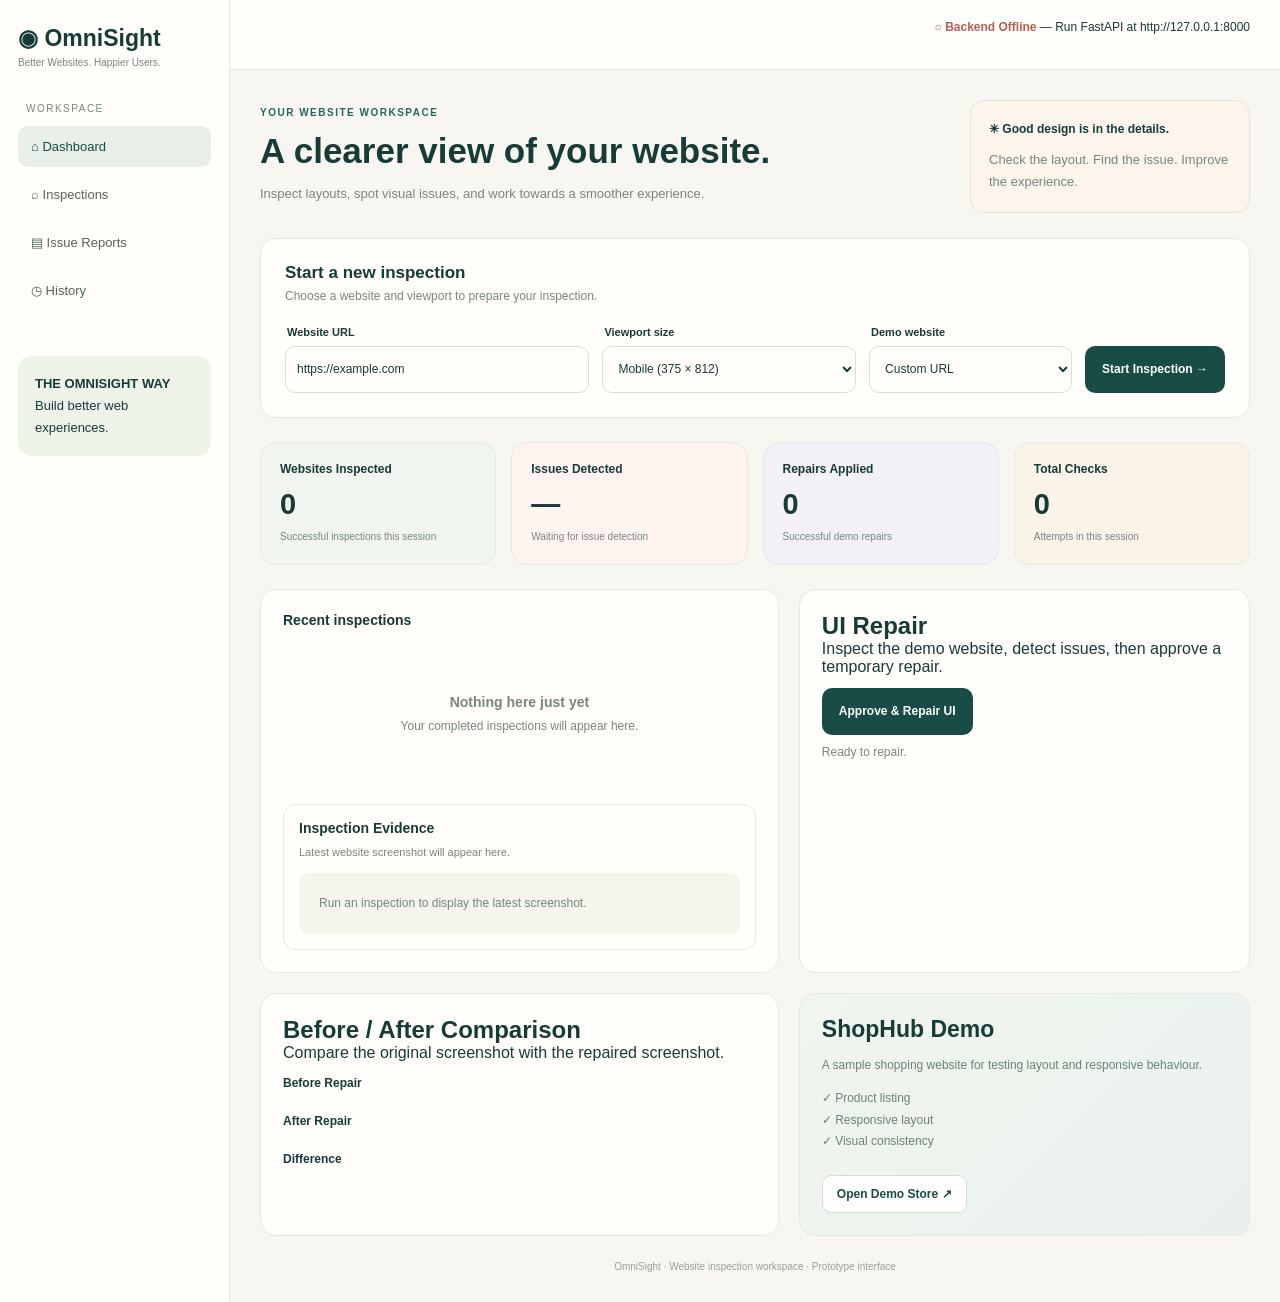
==== commit 6062f1d4: "feat: add screenshot comparison API and tests" ====
--- a/frontend/dashboard.html
+++ b/frontend/dashboard.html
@@ -1,4 +1,4 @@
-﻿<!DOCTYPE html>
+<!DOCTYPE html>
 <html lang="en">
 
 <head>
@@ -663,7 +663,7 @@
                         </p>
                     </article>
 
-                    <article class="card comparison-card">
+                    <article id="comparisonPanel" class="card comparison-card">
                         <h2>Before / After Comparison</h2>
                         <p>Compare the original screenshot with the repaired screenshot.</p>
 
@@ -671,16 +671,22 @@
                             style="display:grid; grid-template-columns:repeat(auto-fit, minmax(240px, 1fr)); gap:16px; margin-top:14px;">
                             <div>
                                 <h3 style="font-size:12px; margin-bottom:8px;">Before Repair</h3>
-                                <img id="beforeRepairImage" src="http://127.0.0.1:8000/screenshots/before.png"
+                                <img id="beforeRepairImage" src="" style="display:none; width:100%; height:auto; object-fit:contain; border:1px solid var(--line); border-radius:8px;"
                                     alt="Website screenshot before repair"
                                     style="width:100%; height:auto; object-fit:contain; border:1px solid var(--line); border-radius:8px; display:block;">
                             </div>
 
                             <div>
                                 <h3 style="font-size:12px; margin-bottom:8px;">After Repair</h3>
-                                <img id="afterRepairImage" src="http://127.0.0.1:8000/screenshots/after.png"
+                                <img id="afterRepairImage" src="" style="display:none; width:100%; height:auto; object-fit:contain; border:1px solid var(--line); border-radius:8px;"
                                     alt="Website screenshot after repair"
                                     style="width:100%; height:auto; object-fit:contain; border:1px solid var(--line); border-radius:8px; display:block;">
+                            </div>
+                            <div>
+                                <h3 style="font-size:12px; margin-bottom:8px;">Difference</h3>
+                                <img id="diffRepairImage" src="" alt="Difference image"
+                                    style="width:100%; height:auto; object-fit:contain; border:1px solid var(--line); border-radius:8px; display:none;">
+                                <p id="diffPercentage" style="font-size:12px; margin-top:8px; display:none; color:var(--muted);"></p>
                             </div>
                         </div>
                     </article>
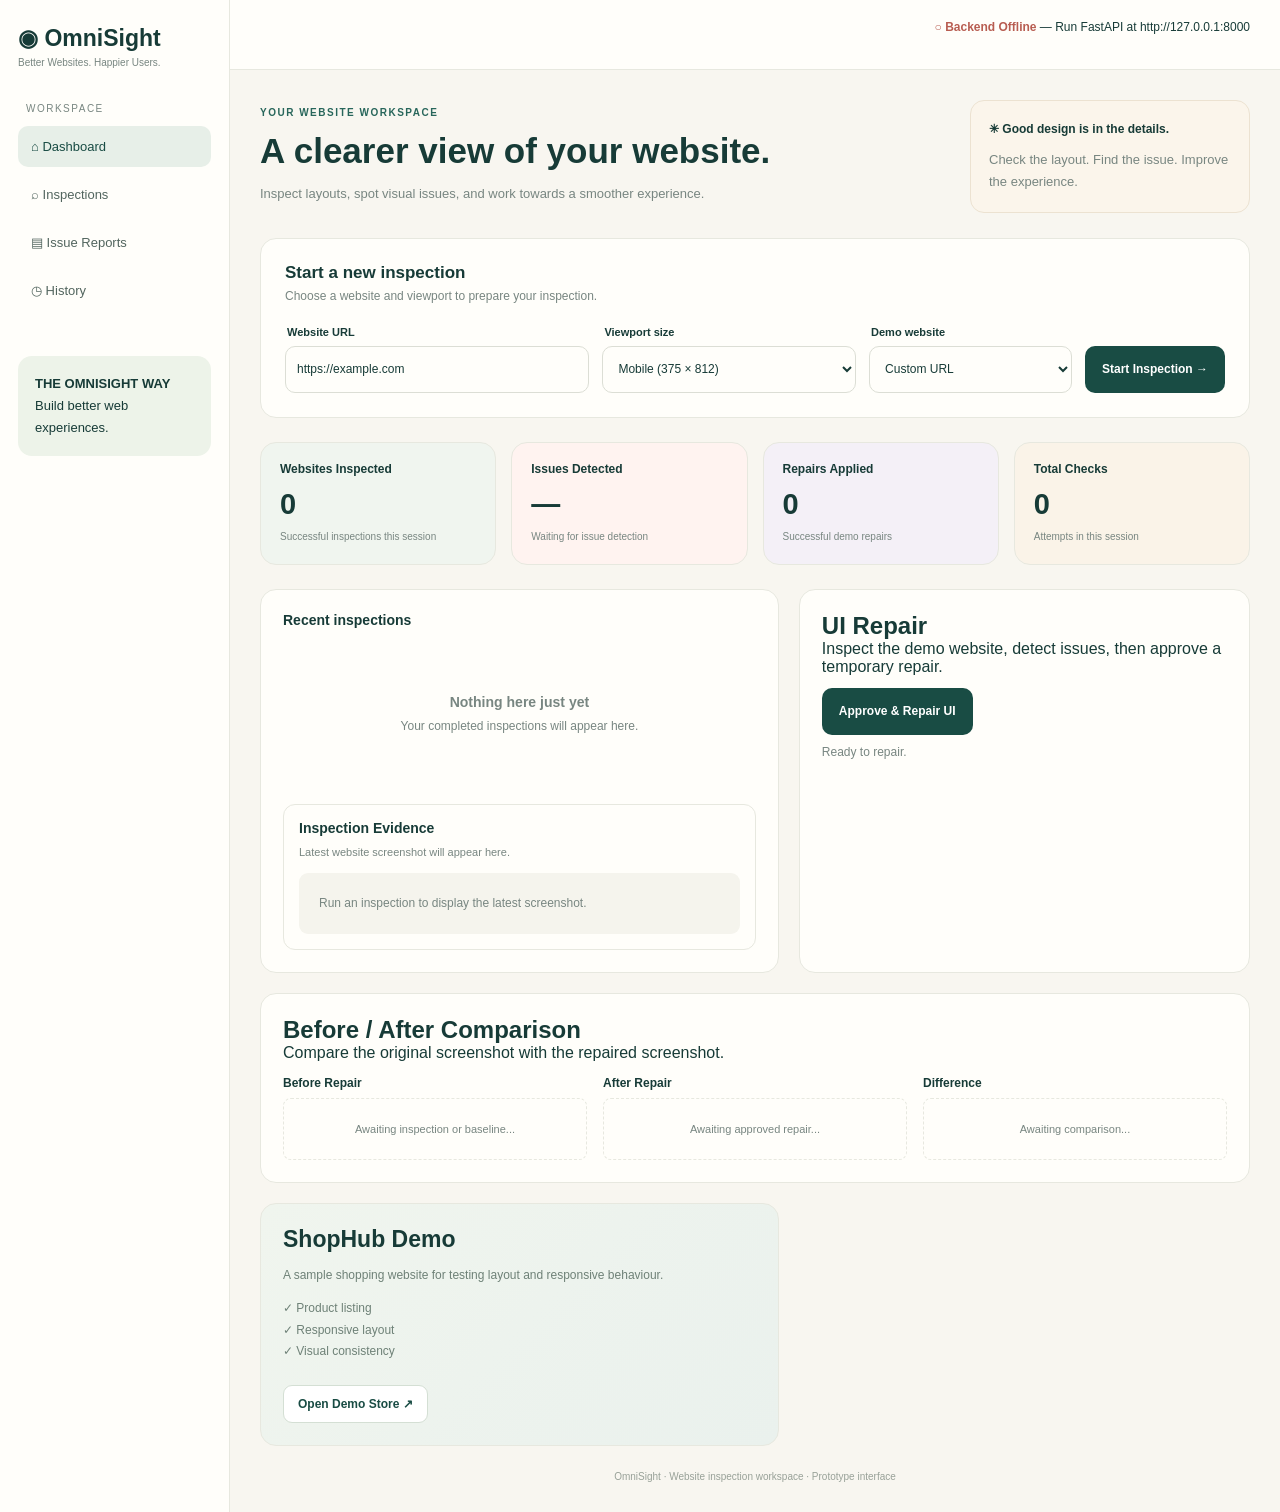
==== commit 5947b8e2: "test: validate UI repair and screenshot comparison workflow" ====
--- a/frontend/dashboard.html
+++ b/frontend/dashboard.html
@@ -1,4 +1,4 @@
-<!DOCTYPE html>
+﻿<!DOCTYPE html>
 <html lang="en">
 
 <head>
@@ -580,6 +580,7 @@
                                     <option value="1366x768">Desktop (1366 × 768)</option>
                                     <option value="768x1024">Tablet (768 × 1024)</option>
                                     <option value="375x812" selected>Mobile (375 × 812)</option>
+                                    <option value="390x844">Mobile (390 × 844)</option>
                                 </select>
                             </div>
 
@@ -663,30 +664,37 @@
                         </p>
                     </article>
 
-                    <article id="comparisonPanel" class="card comparison-card">
+                    <article id="comparisonPanel" class="card comparison-card" style="grid-column: 1 / -1;">
                         <h2>Before / After Comparison</h2>
-                        <p>Compare the original screenshot with the repaired screenshot.</p>
+                        <p id="comparisonStatus">Compare the original screenshot with the repaired screenshot.</p>
 
                         <div
                             style="display:grid; grid-template-columns:repeat(auto-fit, minmax(240px, 1fr)); gap:16px; margin-top:14px;">
                             <div>
                                 <h3 style="font-size:12px; margin-bottom:8px;">Before Repair</h3>
-                                <img id="beforeRepairImage" src="" style="display:none; width:100%; height:auto; object-fit:contain; border:1px solid var(--line); border-radius:8px;"
-                                    alt="Website screenshot before repair"
-                                    style="width:100%; height:auto; object-fit:contain; border:1px solid var(--line); border-radius:8px; display:block;">
+                                <div id="beforeRepairPlaceholder" style="font-size:11px; padding:24px 12px; text-align:center; color:var(--muted); border:1px dashed var(--line); border-radius:8px; background:var(--white);">
+                                    Awaiting inspection or baseline...
+                                </div>
+                                <img id="beforeRepairImage" src="" alt="Website screenshot before repair"
+                                    style="width:100%; height:auto; object-fit:contain; border:1px solid var(--line); border-radius:8px; display:none;">
                             </div>
 
                             <div>
                                 <h3 style="font-size:12px; margin-bottom:8px;">After Repair</h3>
-                                <img id="afterRepairImage" src="" style="display:none; width:100%; height:auto; object-fit:contain; border:1px solid var(--line); border-radius:8px;"
-                                    alt="Website screenshot after repair"
-                                    style="width:100%; height:auto; object-fit:contain; border:1px solid var(--line); border-radius:8px; display:block;">
+                                <div id="afterRepairPlaceholder" style="font-size:11px; padding:24px 12px; text-align:center; color:var(--muted); border:1px dashed var(--line); border-radius:8px; background:var(--white);">
+                                    Awaiting approved repair...
+                                </div>
+                                <img id="afterRepairImage" src="" alt="Website screenshot after repair"
+                                    style="width:100%; height:auto; object-fit:contain; border:1px solid var(--line); border-radius:8px; display:none;">
                             </div>
                             <div>
                                 <h3 style="font-size:12px; margin-bottom:8px;">Difference</h3>
+                                <div id="diffRepairPlaceholder" style="font-size:11px; padding:24px 12px; text-align:center; color:var(--muted); border:1px dashed var(--line); border-radius:8px; background:var(--white);">
+                                    Awaiting comparison...
+                                </div>
                                 <img id="diffRepairImage" src="" alt="Difference image"
                                     style="width:100%; height:auto; object-fit:contain; border:1px solid var(--line); border-radius:8px; display:none;">
-                                <p id="diffPercentage" style="font-size:12px; margin-top:8px; display:none; color:var(--muted);"></p>
+                                <p id="diffPercentage" style="font-size:12px; margin-top:8px; display:none; color:var(--muted); font-weight:600;"></p>
                             </div>
                         </div>
                     </article>
@@ -854,8 +862,13 @@
 
             // Connect Before image to the actual inspection screenshot
             const beforeImage = document.getElementById('beforeRepairImage');
+            const beforePlaceholder = document.getElementById('beforeRepairPlaceholder');
             if (beforeImage) {
                 beforeImage.src = imageUrl;
+                // Phase 3: store the viewport key so repair can validate mismatch
+                beforeImage.dataset.viewport = (viewportInput ? viewportInput.value : '') || '';
+                beforeImage.style.display = 'block';
+                if (beforePlaceholder) beforePlaceholder.style.display = 'none';
             }
         }
 
@@ -1123,12 +1136,24 @@
             }
         }
 
+        function extractFilename(urlOrPath) {
+            if (!urlOrPath || typeof urlOrPath !== 'string') return '';
+            const clean = urlOrPath.split('?')[0].split('#')[0];
+            const parts = clean.replace(/\\/g, '/').split('/');
+            return parts.pop() || '';
+        }
+
         async function repairDashboardUI() {
             const button = document.getElementById("repairButton");
             const status = document.getElementById("repairStatus");
             const urlInput = document.getElementById("websiteUrl");
             const beforeImage = document.getElementById("beforeRepairImage");
             const afterImage = document.getElementById("afterRepairImage");
+            const diffImage = document.getElementById("diffRepairImage");
+            const diffPercentage = document.getElementById("diffPercentage");
+            const beforePlaceholder = document.getElementById("beforeRepairPlaceholder");
+            const afterPlaceholder = document.getElementById("afterRepairPlaceholder");
+            const diffPlaceholder = document.getElementById("diffRepairPlaceholder");
 
             let websiteUrl = urlInput ? urlInput.value.trim() : "";
 
@@ -1161,36 +1186,51 @@
             document.body.dataset.inspecting = "true";
 
             try {
-                // Step 1: Ensure we have a valid baseline Before image
-                const hasBeforeImage = beforeImage && beforeImage.src && !beforeImage.src.includes("before.png");
-                if (!hasBeforeImage) {
+                // Step 1: Ensure we have a valid baseline Before image matching the repair viewport (1366x768)
+                // Phase 3: use /capture-baseline endpoint so the viewport is explicit and labelled
+                const repairViewport = (viewportInput && viewportInput.value) || "1366x768";
+                const hasValidBefore = beforeImage &&
+                    beforeImage.src &&
+                    !beforeImage.src.includes("before.png") &&
+                    beforeImage.dataset.viewport === repairViewport;
+
+                if (!hasValidBefore) {
                     if (status) {
                         status.textContent = "Capturing baseline screenshot before repair...";
                         status.style.color = "var(--muted)";
                     }
-                    const inspectRes = await fetch(API_BASE + "/inspect-browser", {
+                    // Phase 3: use /capture-baseline instead of /inspect-browser
+                    // so the viewport is always consistent with the repair viewport.
+                    const baselineRes = await fetch(API_BASE + "/capture-baseline", {
                         method: "POST",
                         headers: { "Content-Type": "application/json" },
                         body: JSON.stringify({
                             url: websiteUrl,
-                            viewport: "1366x768"
+                            viewport: repairViewport
                         })
                     });
 
-                    let inspectData = {};
+                    let baselineData = {};
                     try {
-                        inspectData = await inspectRes.json();
+                        baselineData = await baselineRes.json();
                     } catch {
-                        inspectData = {};
-                    }
-
-                    if (!inspectRes.ok || inspectData.status !== "success") {
-                        throw new Error(formatApiError(inspectData, "Could not capture baseline screenshot."));
-                    }
-
-                    if (inspectData.screenshot_url && beforeImage) {
-                        beforeImage.src = new URL(inspectData.screenshot_url, API_BASE).href + "?t=" + Date.now();
-                    }
+                        baselineData = {};
+                    }
+
+                    if (!baselineRes.ok || baselineData.status !== "success") {
+                        throw new Error(formatApiError(baselineData, "Could not capture baseline screenshot."));
+                    }
+
+                    if (baselineData.screenshot_url && beforeImage) {
+                        beforeImage.src = new URL(baselineData.screenshot_url, API_BASE).href + "?t=" + Date.now();
+                        // Phase 3: store the viewport_key from the response
+                        beforeImage.dataset.viewport = baselineData.viewport_key || repairViewport;
+                    }
+                }
+
+                if (beforeImage) {
+                    beforeImage.style.display = "block";
+                    if (beforePlaceholder) beforePlaceholder.style.display = "none";
                 }
 
                 // Step 2: Apply the approved temporary CSS repair in browser session
@@ -1203,9 +1243,10 @@
                     method: "POST",
                     headers: { "Content-Type": "application/json" },
                     body: JSON.stringify({
-                        url: websiteUrl,
-                        approved: true
-                    })
+    url: websiteUrl,
+    approved: true,
+    viewport: repairViewport
+})
                 });
 
                 let repairData = {};
@@ -1222,6 +1263,61 @@
                 // Step 3: Update After Repair screenshot
                 if (repairData.screenshot_url && afterImage) {
                     afterImage.src = new URL(repairData.screenshot_url, API_BASE).href + "?t=" + Date.now();
+                    afterImage.style.display = "block";
+                    if (afterPlaceholder) afterPlaceholder.style.display = "none";
+                }
+
+                // Step 4: Perform pixel-level comparison
+                const origFilename = extractFilename(beforeImage ? beforeImage.src : "");
+                const repairedFilename = extractFilename(repairData.screenshot_url || (afterImage ? afterImage.src : ""));
+
+                if (origFilename && repairedFilename) {
+                    try {
+                        if (status) {
+                            status.textContent = "Comparing before and after screenshots...";
+                        }
+                        // Phase 3: pass viewport keys so backend can detect cross-viewport mismatch
+                        const origViewportKey = beforeImage ? (beforeImage.dataset.viewport || null) : null;
+                        const repairedViewportKey = repairData.viewport_key || null;
+                        const compareRes = await fetch(API_BASE + "/compare-screenshots", {
+                            method: "POST",
+                            headers: { "Content-Type": "application/json" },
+                            body: JSON.stringify({
+                                original: origFilename,
+                                repaired: repairedFilename,
+                                original_viewport: origViewportKey,
+                                repaired_viewport: repairedViewportKey
+                            })
+                        });
+
+                        const compareData = await compareRes.json();
+                        if (!compareRes.ok) {
+                            throw new Error(formatApiError(compareData, "Comparison request failed with HTTP " + compareRes.status));
+                        }
+
+                        if (diffImage && compareData.diff_url) {
+                            diffImage.src = new URL(compareData.diff_url, API_BASE).href + "?t=" + Date.now();
+                            diffImage.style.display = "block";
+                            if (diffPlaceholder) diffPlaceholder.style.display = "none";
+                        }
+
+                        if (diffPercentage && compareData.difference_percent !== undefined) {
+                            diffPercentage.textContent = `${compareData.difference_percent}% difference`;
+                            diffPercentage.style.display = "block";
+                            diffPercentage.style.color = "var(--ink)";
+                        }
+                    } catch (compareError) {
+                        console.error("OmniSight screenshot comparison error:", compareError);
+                        if (diffPlaceholder) {
+                            diffPlaceholder.textContent = "Comparison unavailable: " + compareError.message;
+                            diffPlaceholder.style.display = "block";
+                        }
+                        if (diffPercentage) {
+                            diffPercentage.textContent = "Error: " + compareError.message;
+                            diffPercentage.style.display = "block";
+                            diffPercentage.style.color = "var(--red)";
+                        }
+                    }
                 }
 
                 if (repairData.status === "success") {
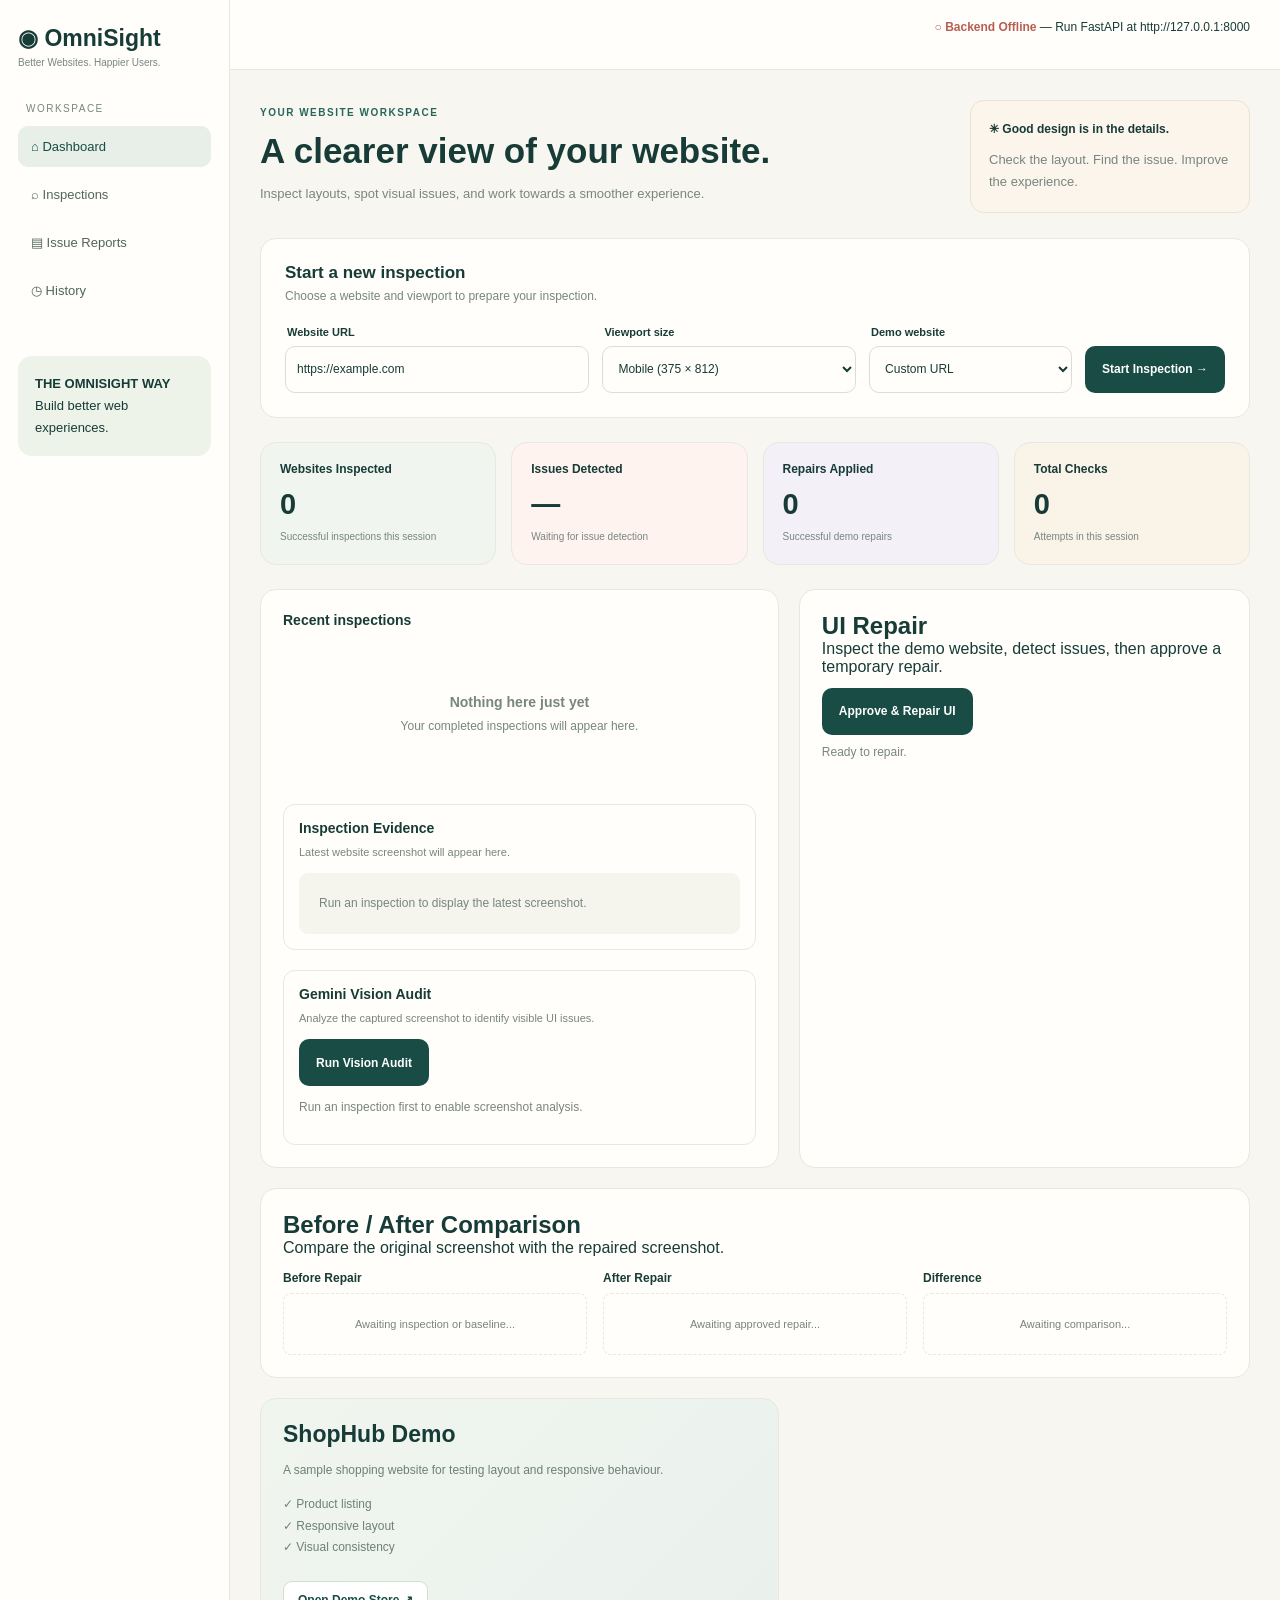
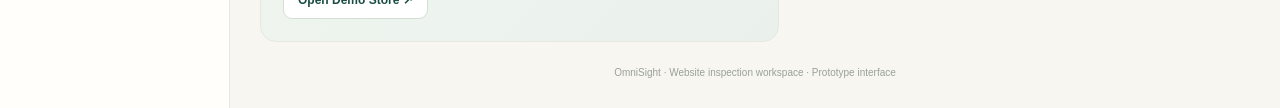
==== commit e693517b: "feat: integrate Gemini Vision audit and update final project documentation" ====
--- a/frontend/dashboard.html
+++ b/frontend/dashboard.html
@@ -648,6 +648,21 @@
                             <img id="inspectionScreenshot" alt="Latest website inspection screenshot"
                                 style="display:none; width:100%; height:auto; min-height:100px; object-fit:contain;">
                         </div>
+                        <div class="result-card" id="visionAuditPanel">
+    <h3>Gemini Vision Audit</h3>
+    <p>Analyze the captured screenshot to identify visible UI issues.</p>
+
+    <button id="visionAuditButton" class="primary-btn" type="button">
+        Run Vision Audit
+    </button>
+
+    <p id="visionAuditStatus" role="status"
+       style="font-size:12px; margin-top:12px; color:var(--muted);">
+        Run an inspection first to enable screenshot analysis.
+    </p>
+
+    <div id="visionAuditResults" aria-live="polite"></div>
+</div>
                     </article>
 
                     <article class="card">
@@ -662,6 +677,11 @@
                             style="font-size: 12px; color: var(--muted); line-height: 1.6;">
                             Ready to repair.
                         </p>
+                        <div id="repairVerificationResults"
+     role="status"
+     aria-live="polite"
+     style="margin-top: 12px; font-size: 13px; line-height: 1.7;">
+</div>
                     </article>
 
                     <article id="comparisonPanel" class="card comparison-card" style="grid-column: 1 / -1;">
@@ -1370,6 +1390,132 @@
         document.getElementById("repairButton")
             ?.addEventListener("click", repairDashboardUI);
 
+        // --------------------------------------------------
+        // Gemini Vision Audit
+        // --------------------------------------------------
+
+        async function runVisionAudit() {
+            const button = document.getElementById('visionAuditButton');
+            const statusEl = document.getElementById('visionAuditStatus');
+            const results = document.getElementById('visionAuditResults');
+            const screenshotImg = document.getElementById('inspectionScreenshot');
+
+            // Guard: require a loaded screenshot (display:block, non-empty src)
+            const screenshotVisible =
+                screenshotImg &&
+                screenshotImg.src &&
+                screenshotImg.src !== window.location.href &&
+                getComputedStyle(screenshotImg).display !== 'none';
+
+            if (!screenshotVisible) {
+                statusEl.textContent = 'Please run a successful inspection first.';
+                statusEl.style.color = 'var(--red)';
+                return;
+            }
+
+            const filename = extractFilename(screenshotImg.src);
+
+            if (!filename) {
+                statusEl.textContent = 'Could not identify the screenshot filename.';
+                statusEl.style.color = 'var(--red)';
+                return;
+            }
+
+            button.disabled = true;
+            button.textContent = 'Analyzing Screenshot...';
+            statusEl.textContent = 'Gemini Vision is analyzing the screenshot. Please wait...';
+            statusEl.style.color = 'var(--muted)';
+
+            // Clear any previous results safely
+            while (results.firstChild) {
+                results.removeChild(results.firstChild);
+            }
+
+            try {
+                const response = await fetch(API_BASE + '/vision-audit', {
+                    method: 'POST',
+                    headers: { 'Content-Type': 'application/json' },
+                    body: JSON.stringify({ screenshot_filename: filename })
+                });
+
+                let data;
+                try {
+                    data = await response.json();
+                } catch {
+                    throw new Error('Backend returned an invalid response. Check FastAPI logs.');
+                }
+
+                if (!response.ok || data.status !== 'success') {
+                    throw new Error(formatApiError(data, 'Vision audit failed.'));
+                }
+
+                const audit = data.audit;
+
+                const summary = document.createElement('p');
+                summary.textContent = audit.summary;
+                summary.style.cssText = 'margin:12px 0 8px; line-height:1.6; font-size:12px;';
+                results.appendChild(summary);
+
+                const issues = Array.isArray(audit.issues) ? audit.issues : [];
+
+                if (issues.length === 0) {
+                    const none = document.createElement('p');
+                    none.textContent = 'No visible UI issues were identified in this screenshot.';
+                    none.style.cssText = 'font-size:12px; color:var(--muted); margin-top:8px;';
+                    results.appendChild(none);
+                }
+
+                issues.forEach(function (issue) {
+                    const card = document.createElement('div');
+                    card.className = 'result-card';
+                    card.style.marginTop = '12px';
+
+                    const title = document.createElement('h3');
+                    title.textContent = issue.title || 'Visual issue';
+
+                    const severityText = String(issue.severity || 'unspecified').toLowerCase();
+                    const badge = document.createElement('span');
+                    badge.textContent = severityText.toUpperCase();
+                    badge.style.cssText =
+                        'display:inline-block; margin:4px 0 8px; padding:2px 8px; border-radius:10px; font-size:10px; font-weight:700;' +
+                        (severityText === 'high'
+                            ? 'background:#fff0ed; color:#994c40;'
+                            : severityText === 'medium'
+                            ? 'background:#faf3e8; color:#8a6a1f;'
+                            : 'background:#eff6ed; color:#285a48;');
+
+                    const location = document.createElement('p');
+                    location.textContent = 'Location: ' + (issue.location || 'Not specified');
+
+                    const description = document.createElement('p');
+                    description.textContent = issue.description || '';
+
+                    const suggestion = document.createElement('p');
+                    suggestion.textContent = 'Suggested improvement: ' + (issue.suggestion || 'Not provided');
+                    suggestion.style.cssText = 'font-style:italic;';
+
+                    card.append(title, badge, location, description, suggestion);
+                    results.appendChild(card);
+                });
+
+                statusEl.textContent =
+                    'Vision audit completed using ' + (data.model || 'Gemini') +
+                    '. No repairs were applied.';
+                statusEl.style.color = 'var(--green)';
+
+            } catch (error) {
+                console.error('OmniSight Vision Audit error:', error);
+                statusEl.textContent = 'Vision audit failed: ' + error.message;
+                statusEl.style.color = 'var(--red)';
+            } finally {
+                button.disabled = false;
+                button.textContent = 'Run Vision Audit';
+            }
+        }
+
+        document.getElementById('visionAuditButton')
+            ?.addEventListener('click', runVisionAudit);
+
         console.log('OmniSight dashboard JavaScript loaded.');
         if (urlInput && !urlInput.value.trim()) urlInput.value = 'https://example.com';
     </script>
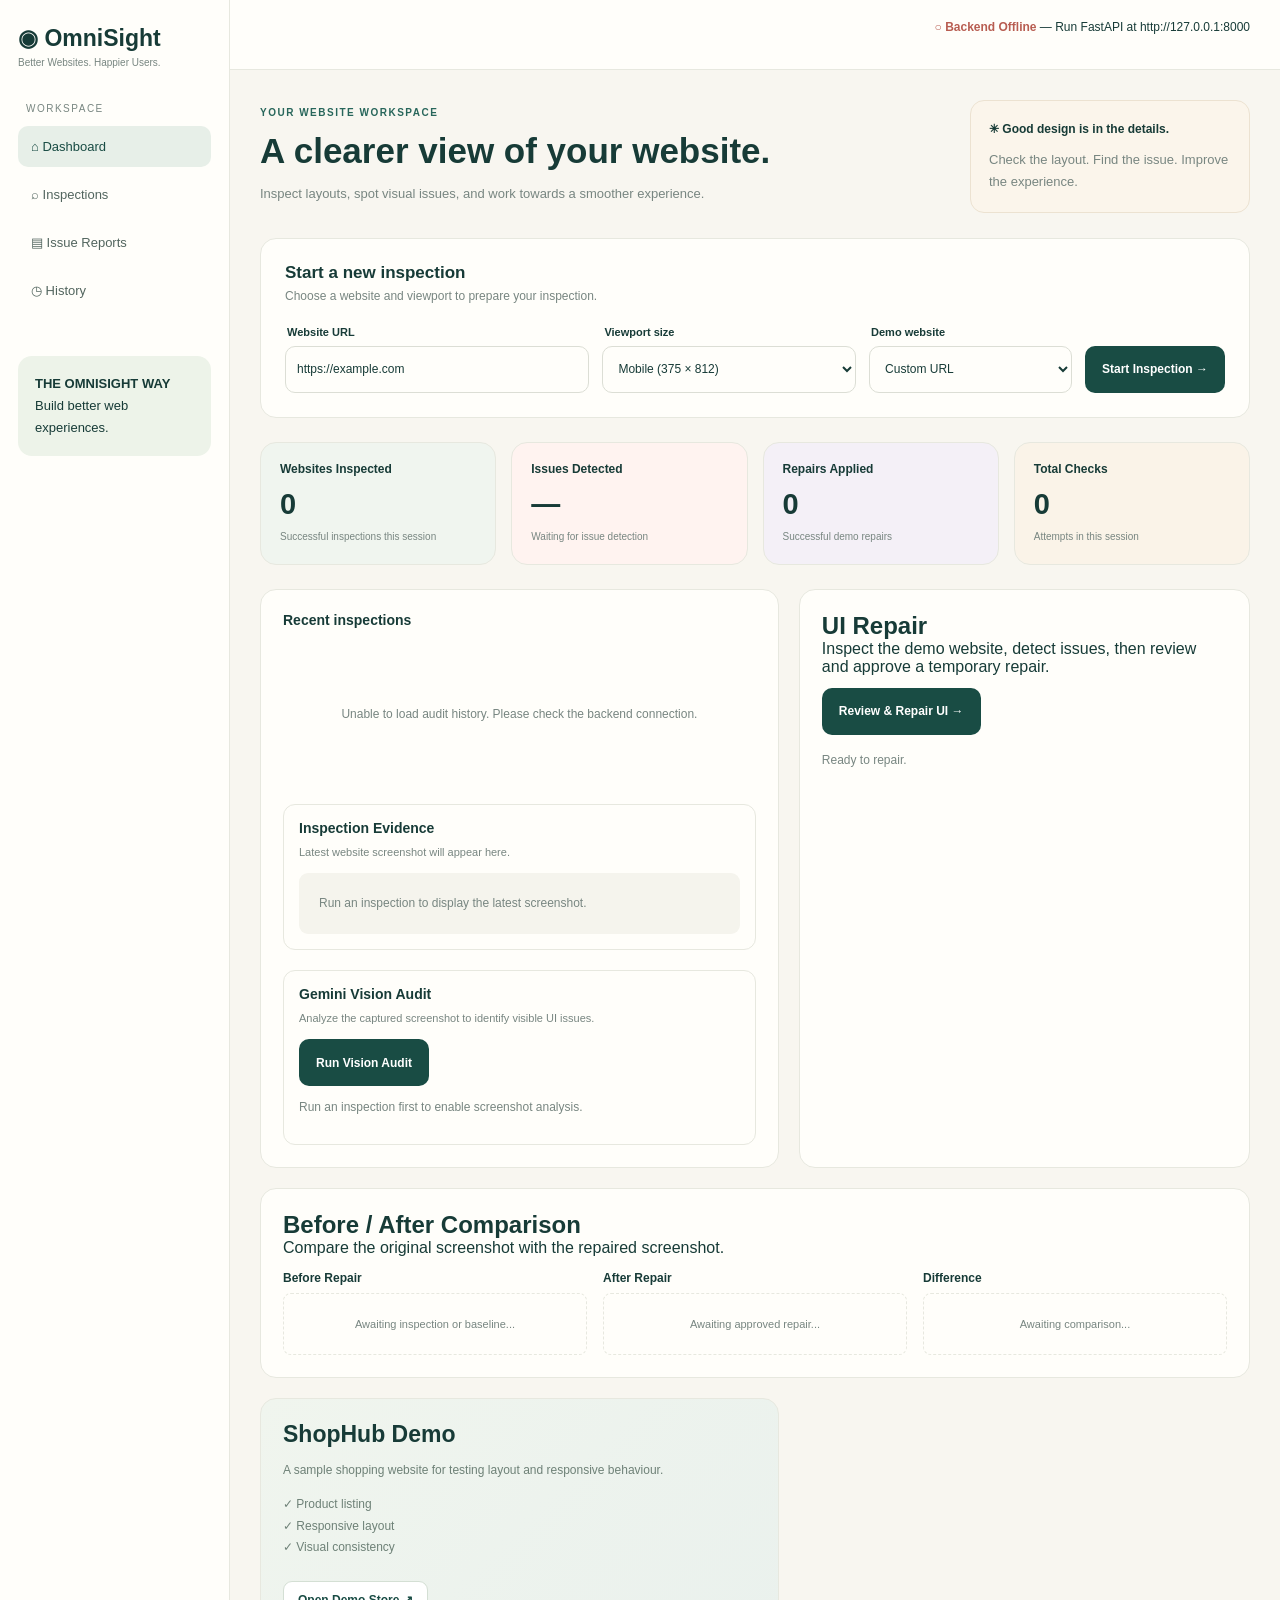
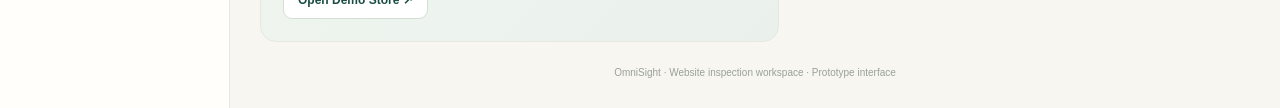
==== commit 8707aaa2: "feat: add audit history, smart issue prioritization, and human approval workflow" ====
--- a/frontend/dashboard.html
+++ b/frontend/dashboard.html
@@ -362,6 +362,16 @@
             font-size: 10px;
         }
 
+        .status-pill.repair {
+            background: #f0ecfa;
+            color: #5b4a8a;
+        }
+
+        .status-pill.rejected {
+            background: #fff0ed;
+            color: #994c40;
+        }
+
         .result-card {
             margin-top: 20px;
             padding: 15px;
@@ -437,6 +447,120 @@
             text-align: center;
             font-size: 10px;
         }
+
+        /* ---- Priority Badges ---- */
+        .priority-badge {
+            display: inline-block;
+            padding: 3px 10px;
+            border-radius: 20px;
+            font-size: 10px;
+            font-weight: 700;
+            margin-right: 6px;
+            vertical-align: middle;
+        }
+
+        .priority-critical { background: #ffddd9; color: #8b1a10; }
+        .priority-high     { background: #ffe9d5; color: #8b4513; }
+        .priority-medium   { background: #fdf3d0; color: #7a5a00; }
+        .priority-low      { background: #e6f4ea; color: #1a6b3c; }
+
+        /* ---- Issue Priority Panel ---- */
+        #issuesPriorityPanel {
+            margin-top: 16px;
+            padding: 18px;
+            border: 1px solid var(--line);
+            border-radius: 12px;
+            background: var(--white);
+            display: none;
+        }
+
+        #issuesPriorityPanel h3 {
+            font-size: 14px;
+            margin-bottom: 4px;
+        }
+
+        .priority-issue-card {
+            padding: 12px;
+            margin-bottom: 10px;
+            border: 1px solid var(--line);
+            border-radius: 10px;
+            font-size: 12px;
+            line-height: 1.6;
+        }
+
+        .priority-issue-card:last-child {
+            margin-bottom: 0;
+        }
+
+        .priority-issue-title {
+            font-weight: 700;
+            font-size: 12px;
+            margin-bottom: 4px;
+        }
+
+        .priority-reason {
+            color: var(--muted);
+            font-size: 11px;
+            margin-top: 5px;
+            font-style: italic;
+        }
+
+        .priority-suggestion {
+            color: var(--green);
+            font-size: 11px;
+            margin-top: 4px;
+        }
+
+        /* ---- Repair Review Panel ---- */
+        #repairReviewPanel {
+            margin: 12px 0;
+            padding: 16px;
+            border: 1px solid #e3d5b0;
+            border-radius: 12px;
+            background: #fdf8ed;
+            display: none;
+            font-size: 12px;
+            line-height: 1.7;
+        }
+
+        #repairReviewPanel h4 {
+            font-size: 13px;
+            margin-bottom: 8px;
+            color: var(--ink);
+        }
+
+        .repair-action-row {
+            display: flex;
+            gap: 10px;
+            margin-top: 12px;
+            flex-wrap: wrap;
+        }
+
+        .approve-btn {
+            padding: 9px 18px;
+            border: none;
+            border-radius: 9px;
+            background: #28665b;
+            color: white;
+            font-size: 12px;
+            font-weight: 700;
+            cursor: pointer;
+        }
+
+        .approve-btn:disabled { opacity: .6; cursor: wait; }
+
+        .reject-btn {
+            padding: 9px 18px;
+            border: 1px solid #c0c0b0;
+            border-radius: 9px;
+            background: var(--white);
+            color: #666;
+            font-size: 12px;
+            font-weight: 700;
+            cursor: pointer;
+        }
+
+        .reject-btn:disabled { opacity: .6; cursor: wait; }
 
         @media (max-width: 1100px) {
             .form-grid {
@@ -596,6 +720,13 @@
                         </div>
                     </form>
                     <div class="notice" id="notice" role="status" aria-live="polite"></div>
+
+                    <!-- Smart Issue Prioritization Panel -->
+                    <div id="issuesPriorityPanel">
+                        <h3>Smart Issue Prioritization <span style="font-size:10px; font-weight:400; color:var(--muted);">(rule-based)</span></h3>
+                        <p id="issuesPriorityOrder" style="font-size:11px; color:var(--muted); margin-bottom:12px;"></p>
+                        <div id="issuesPriorityList"></div>
+                    </div>
                 </section>
 
                 <section class="metrics">
@@ -667,14 +798,29 @@
 
                     <article class="card">
                         <h2>UI Repair</h2>
-                        <p>Inspect the demo website, detect issues, then approve a temporary repair.</p>
+                        <p>Inspect the demo website, detect issues, then review and approve a temporary repair.</p>
 
                         <button id="repairButton" class="primary-btn" type="button" style="margin: 12px 0 8px;">
-                            Approve & Repair UI
+                            Review &amp; Repair UI →
                         </button>
 
+                        <!-- Human-in-the-Loop Safety Review Panel -->
+                        <div id="repairReviewPanel">
+                            <h4>⚠ Proposed Repair — Requires Your Approval</h4>
+                            <p id="repairReviewSummary" style="margin-bottom:6px; color:var(--ink);"></p>
+                            <ul id="repairReviewDetails" style="padding-left:18px; margin:8px 0; font-size:11px; color:var(--muted);"></ul>
+                            <p style="font-size:11px; color:var(--muted); margin-top:8px;">
+                                <strong>Scope:</strong> Temporary CSS injection in a Playwright browser session only.
+                                Source files on disk are <strong>never</strong> modified.
+                            </p>
+                            <div class="repair-action-row">
+                                <button id="approveRepairBtn" class="approve-btn" type="button">✓ Approve Repair</button>
+                                <button id="rejectRepairBtn" class="reject-btn" type="button">✕ Reject</button>
+                            </div>
+                        </div>
+
                         <p id="repairStatus" role="status"
-                            style="font-size: 12px; color: var(--muted); line-height: 1.6;">
+                            style="font-size: 12px; color: var(--muted); line-height: 1.6; margin-top:8px;">
                             Ready to repair.
                         </p>
                         <div id="repairVerificationResults"
@@ -723,7 +869,7 @@
                         <h2>ShopHub Demo</h2>
                         <p>A sample shopping website for testing layout and responsive behaviour.</p>
                         <p>✓ Product listing<br>✓ Responsive layout<br>✓ Visual consistency</p>
-                        <a href="store.html" target="_blank" rel="noopener">Open Demo Store ↗</a>
+                       <a href="/frontend/store.html" target="_blank" rel="noopener">Open Demo Store ↗</a>
                     </article>
                 </section>
 
@@ -787,341 +933,23 @@
         let successfulRepairs = 0;
         let attempts = 0;
 
+        // --------------------------------------------------
+        // Shared utilities
+        // --------------------------------------------------
+
         function showNotice(message, isError = false) {
             if (!notice) {
                 console.error(message);
                 return;
             }
-
             notice.className = isError ? 'notice show error' : 'notice show';
             notice.textContent = message;
         }
-
-        function addHistoryItem(titleText, url, viewportText) {
-            if (!historyList || !emptyHistory) {
-                console.error('History elements are missing from the HTML.');
-                return;
-            }
-
-            const item = document.createElement('div');
-            item.className = 'history-item';
-
-            const title = document.createElement('strong');
-            title.textContent = titleText || 'Website inspected';
-
-            const meta = document.createElement('p');
-            meta.className = 'history-meta';
-            meta.textContent = `${url || ''} · ${viewportText}`;
-
-            const status = document.createElement('span');
-            status.className = 'status-pill';
-            status.textContent = 'Success';
-
-            item.append(title, meta, status);
-            historyList.prepend(item);
-
-            emptyHistory.hidden = true;
-            historyList.hidden = false;
-        }
-
-        function updateScreenshot(data, fallbackUrl) {
-            if (!screenshot || !screenshotPlaceholder || !screenshotCaption) {
-                console.error('Screenshot elements are missing from the HTML.');
-                return;
-            }
-
-            const screenshotPath =
-                data.screenshot_url ||
-                data.screenshotUrl ||
-                data.screenshot;
-
-            let imageUrl = API_BASE + '/screenshots/inspection.png';
-
-            if (typeof screenshotPath === 'string' && screenshotPath.trim()) {
-                if (/^https?:\/\//i.test(screenshotPath)) {
-                    imageUrl = screenshotPath;
-                } else {
-                    const normalizedPath = screenshotPath.replace(/\\/g, '/');
-                    const marker = '/screenshots/';
-                    const index = normalizedPath.toLowerCase().lastIndexOf(marker);
-
-                    if (index !== -1) {
-                        const filename = normalizedPath.slice(index + marker.length);
-                        imageUrl = API_BASE + '/screenshots/' +
-                            filename.split('/').map(encodeURIComponent).join('/');
-                    }
-                }
-            }
-
-            imageUrl += (imageUrl.includes('?') ? '&' : '?') + 't=' + Date.now();
-
-            screenshot.hidden = true;
-            screenshot.style.display = 'none';
-            screenshotPlaceholder.hidden = false;
-            screenshotPlaceholder.textContent = 'Loading latest screenshot...';
-
-            screenshot.onload = function () {
-                screenshot.hidden = false;
-                screenshot.style.display = 'block';
-                screenshotPlaceholder.hidden = true;
-                screenshotPlaceholder.textContent = '';
-            };
-
-            screenshot.onerror = function () {
-                screenshot.hidden = true;
-                screenshot.style.display = 'none';
-                screenshotPlaceholder.hidden = false;
-                screenshotPlaceholder.textContent =
-                    'Screenshot could not load. Check the backend screenshot endpoint.';
-            };
-
-            screenshotCaption.textContent =
-                'Latest screenshot for: ' + (data.title || data.url || fallbackUrl);
-
-            screenshot.src = imageUrl;
-
-            // Connect Before image to the actual inspection screenshot
-            const beforeImage = document.getElementById('beforeRepairImage');
-            const beforePlaceholder = document.getElementById('beforeRepairPlaceholder');
-            if (beforeImage) {
-                beforeImage.src = imageUrl;
-                // Phase 3: store the viewport key so repair can validate mismatch
-                beforeImage.dataset.viewport = (viewportInput ? viewportInput.value : '') || '';
-                beforeImage.style.display = 'block';
-                if (beforePlaceholder) beforePlaceholder.style.display = 'none';
-            }
-        }
-
-        async function detectIssues(url, viewport) {
-            if (issuesCount) issuesCount.textContent = '…';
-            if (issuesFoot) issuesFoot.textContent = 'Checking page layout…';
-
-            const controller = new AbortController();
-            const timeoutId = setTimeout(() => controller.abort(), 35000);
-
-            try {
-                const response = await fetch(API_BASE + '/detect-issues', {
-                    method: 'POST',
-                    headers: { 'Content-Type': 'application/json' },
-                    body: JSON.stringify({ url: url, viewport: viewport }),
-                    signal: controller.signal
-                });
-                clearTimeout(timeoutId);
-
-                let result;
-                try {
-                    result = await response.json();
-                } catch {
-                    throw new Error('Issue detection returned an invalid response.');
-                }
-
-                if (!response.ok) {
-                    const detail = result.detail || result.message;
-                    throw new Error(
-                        typeof detail === 'string'
-                            ? detail
-                            : JSON.stringify(detail || 'Issue detection failed.')
-                    );
-                }
-
-                const issues = Array.isArray(result.issues) ? result.issues : [];
-                const rawCount = result.issue_count ?? issues.length;
-                const count = Number(rawCount);
-
-                if (!Number.isFinite(count)) {
-                    throw new Error('Issue detection response did not contain a valid count.');
-                }
-
-                if (issuesCount) issuesCount.textContent = String(count);
-
-                if (issuesFoot) {
-                    issuesFoot.textContent =
-                        `${count} issue${count === 1 ? '' : 's'} found by DOM/style heuristics`;
-                }
-
-                console.log('OmniSight issue detection result:', result);
-                return result;
-
-            } catch (error) {
-                clearTimeout(timeoutId);
-                console.warn('OmniSight issue detection unavailable:', error);
-
-                if (issuesCount) issuesCount.textContent = '—';
-                if (issuesFoot) {
-                    issuesFoot.textContent =
-                        'Detection unavailable; inspection still succeeded';
-                }
-
-                return null;
-            }
-        }
-
-        if (!form || !urlInput || !viewportInput || !submitButton) {
-            console.error(
-                'OmniSight setup error: Check inspectionForm, websiteUrl, viewport, and submit button IDs.'
-            );
-        } else {
-            form.addEventListener('submit', async function (event) {
-                event.preventDefault();
-                console.log('OmniSight: Inspection form submitted.');
-
-                const url = urlInput.value.trim();
-                const selectedViewport = viewportInput.value;
-                const selectedOption = viewportInput.options[viewportInput.selectedIndex];
-                const viewportText = selectedOption ? selectedOption.text : selectedViewport;
-
-                if (!url) {
-                    showNotice('Please enter a website URL.', true);
-                    return;
-                }
-
-                let parsedUrl;
-                try {
-                    parsedUrl = new URL(url);
-
-                    if (!['http:', 'https:'].includes(parsedUrl.protocol)) {
-                        throw new Error('Unsupported URL protocol.');
-                    }
-                } catch {
-                    showNotice(
-                        'Please enter a valid URL, such as https://example.com',
-                        true
-                    );
-                    return;
-                }
-
-                attempts++;
-                if (checksCount) checksCount.textContent = attempts;
-
-                // Mark inspection in progress to prevent Live Server auto-reload interrupting the request
-                document.body.dataset.inspecting = 'true';
-                submitButton.disabled = true;
-                submitButton.textContent = 'Inspecting...';
-                showNotice('Connecting to OmniSight backend and capturing screenshot...');
-
-                const controller = new AbortController();
-                const timeoutId = setTimeout(() => controller.abort(), 35000);
-
-                try {
-                    const response = await fetch(API_BASE + '/inspect-browser', {
-                        method: 'POST',
-                        headers: { 'Content-Type': 'application/json' },
-                        body: JSON.stringify({
-                            url: parsedUrl.href,
-                            viewport: selectedViewport
-                        }),
-                        signal: controller.signal
-                    });
-                    clearTimeout(timeoutId);
-
-                    let data;
-                    try {
-                        data = await response.json();
-                    } catch {
-                        throw new Error(
-                            'Backend returned an invalid response. Check FastAPI logs.'
-                        );
-                    }
-
-                    if (!response.ok || data.status !== 'success') {
-                        const detail = data.detail || data.message;
-                        throw new Error(
-                            typeof detail === 'string'
-                                ? detail
-                                : JSON.stringify(detail || 'Inspection failed.')
-                        );
-                    }
-
-                    successfulInspections++;
-                    if (websitesCount) {
-                        websitesCount.textContent = successfulInspections;
-                    }
-
-                    addHistoryItem(
-                        data.title || parsedUrl.href,
-                        data.url || parsedUrl.href,
-                        viewportText
-                    );
-
-                    updateScreenshot(data, parsedUrl.href);
-
-                    showNotice(
-                        'Inspection successful! Website: ' +
-                        (data.title || parsedUrl.href) +
-                        ' | Viewport: ' + viewportText
-                    );
-
-                    console.log('OmniSight inspection result:', data);
-
-                    // Re-enable inspection button now that screenshot is retrieved
-                    submitButton.disabled = false;
-                    submitButton.textContent = 'Start Inspection →';
-
-                    // Detection runs asynchronously. Its failure does not fail the inspection.
-                    await detectIssues(parsedUrl.href, selectedViewport);
-
-                } catch (error) {
-                    clearTimeout(timeoutId);
-                    console.error('OmniSight inspection error:', error);
-
-                    let message = error.message || 'An unexpected error occurred.';
-
-                    if (error.name === 'AbortError') {
-                        message = 'Inspection request timed out. The backend or target website took too long to respond.';
-                    } else if (error instanceof TypeError) {
-                        message =
-                            'Cannot connect to the backend. Ensure FastAPI is running at ' +
-                            API_BASE +
-                            '. Check the browser console for CORS or network errors.';
-                    }
-
-                    showNotice('Inspection failed: ' + message, true);
-
-                } finally {
-                    document.body.dataset.inspecting = 'false';
-                    submitButton.disabled = false;
-                    submitButton.textContent = 'Start Inspection →';
-                }
-            });
-        }
-
-        if (demoSiteInput) {
-            demoSiteInput.addEventListener('change', function () {
-                if (demoSiteInput.value === 'shophub') {
-                    if (window.location.protocol === 'file:') {
-                        urlInput.value = 'http://127.0.0.1:8000/frontend/store.html';
-                    } else {
-                        urlInput.value = new URL('store.html', window.location.href).href;
-                    }
-                }
-            });
-        }
-
-        const topbarStatus = document.getElementById('topbarStatus');
-        async function checkBackendHealth() {
-            try {
-                const res = await fetch(API_BASE + '/health', { cache: 'no-store' });
-                if (res.ok) {
-                    if (topbarStatus) {
-                        topbarStatus.innerHTML = '<span style="color:#28665b;font-weight:700;">● Backend Connected</span> (FastAPI @ ' + API_BASE + ')';
-                    }
-                } else {
-                    throw new Error('Status ' + res.status);
-                }
-            } catch {
-                if (topbarStatus) {
-                    topbarStatus.innerHTML = '<span style="color:#b85d51;font-weight:700;">○ Backend Offline</span> — Run FastAPI at ' + API_BASE;
-                }
-            }
-        }
-        checkBackendHealth();
-        setInterval(checkBackendHealth, 10000);
 
         function formatApiError(errorObj, fallback = 'Operation failed.') {
             if (!errorObj) return fallback;
             if (typeof errorObj === 'string') return errorObj;
 
-            // FastAPI validation errors: { detail: [{ loc: [...], msg: "..." }] }
             if (errorObj.detail) {
                 if (typeof errorObj.detail === 'string') {
                     return errorObj.detail;
@@ -1163,67 +991,1014 @@
             return parts.pop() || '';
         }
 
-        async function repairDashboardUI() {
-            const button = document.getElementById("repairButton");
-            const status = document.getElementById("repairStatus");
-            const urlInput = document.getElementById("websiteUrl");
-            const beforeImage = document.getElementById("beforeRepairImage");
-            const afterImage = document.getElementById("afterRepairImage");
-            const diffImage = document.getElementById("diffRepairImage");
-            const diffPercentage = document.getElementById("diffPercentage");
-            const beforePlaceholder = document.getElementById("beforeRepairPlaceholder");
-            const afterPlaceholder = document.getElementById("afterRepairPlaceholder");
-            const diffPlaceholder = document.getElementById("diffRepairPlaceholder");
-
-            let websiteUrl = urlInput ? urlInput.value.trim() : "";
+        // --------------------------------------------------
+        // Audit History — Feature 1
+        // --------------------------------------------------
+
+        /**
+         * Renders a single audit record into a history-item div.
+         * @param {Object} record
+         * @returns {HTMLElement}
+         */
+
+function renderHistoryRecord(record) {
+    const item = document.createElement('div');
+    item.className = 'history-item';
+
+    const eventType = record.event_type || 'inspection';
+    const isRepair = eventType === 'repair';
+
+    // Title
+    const title = document.createElement('strong');
+
+    const shortUrl = (() => {
+        try {
+            return new URL(record.url).hostname;
+        } catch {
+            return record.url || 'Unknown URL';
+        }
+    })();
+
+    title.textContent = `${isRepair ? '🔧 Repair' : '🔍 Inspection'} — ${shortUrl}`;
+
+    // URL and viewport
+    const metaUrl = document.createElement('p');
+    metaUrl.className = 'history-meta';
+    metaUrl.textContent =
+        `${record.url || '—'} · Viewport: ${record.viewport || '—'}`;
+
+    // Timestamp
+    const metaTime = document.createElement('p');
+    metaTime.className = 'history-meta';
+
+    if (record.timestamp) {
+        const parsedDate = new Date(record.timestamp);
+        metaTime.textContent = Number.isNaN(parsedDate.getTime())
+            ? String(record.timestamp)
+            : parsedDate.toLocaleString();
+    }
+
+    // Status badge
+    const pill = document.createElement('span');
+    pill.className = 'status-pill';
+
+    const repairStatus = record.repair_result?.status || '';
+    const approval = record.approval_state || 'not_confirmed';
+
+    if (isRepair) {
+        if (approval === 'rejected') {
+            pill.classList.add('rejected');
+            pill.textContent = 'Repair Rejected';
+        } else if (repairStatus === 'success') {
+            pill.classList.add('repair');
+            pill.textContent = 'Repair Applied';
+        } else if (['error', 'failed'].includes(repairStatus)) {
+            pill.classList.add('failed');
+            pill.textContent = 'Repair Failed';
+        } else if (['not_applied', 'unsuccessful'].includes(repairStatus)) {
+            pill.classList.add('unsuccessful');
+            pill.textContent = 'Repair Unsuccessful';
+        } else {
+            pill.classList.add('repair');
+            pill.textContent = 'Repair Status Unknown';
+        }
+    } else {
+        const issues = Array.isArray(record.detected_issues)
+            ? record.detected_issues
+            : [];
+
+        const isFailed =
+            ['error', 'failed'].includes(repairStatus) ||
+            issues.some(issue =>
+                typeof issue === 'object' &&
+                issue !== null &&
+                issue.type === 'inspection_failed'
+            );
+
+        if (isFailed) {
+            pill.classList.add('failed');
+            pill.textContent = 'Inspection Failed';
+        } else {
+            pill.classList.add('success');
+            pill.textContent =
+                `Inspection · ${issues.length} issue${issues.length === 1 ? '' : 's'} found`;
+        }
+    }
+
+    item.append(title, metaUrl, metaTime, pill);
+
+    // Approval state
+    if (isRepair) {
+        const approvalMeta = document.createElement('p');
+        approvalMeta.className = 'history-meta';
+        approvalMeta.textContent =
+            `Approval: ${approval.replaceAll('_', ' ')}`;
+        item.appendChild(approvalMeta);
+    }
+
+    // Detected issue details
+    const detectedIssues = Array.isArray(record.detected_issues)
+        ? record.detected_issues
+        : [];
+
+    if (detectedIssues.length > 0) {
+        const issueHeading = document.createElement('p');
+        issueHeading.className = 'history-meta';
+        issueHeading.textContent = 'Detected Issues:';
+        item.appendChild(issueHeading);
+
+        const issueList = document.createElement('ul');
+        issueList.className = 'history-issue-list';
+
+        detectedIssues.forEach(issue => {
+            const listItem = document.createElement('li');
+
+            let description;
+
+            if (typeof issue === 'string') {
+                description = issue;
+            } else if (issue && typeof issue === 'object') {
+                description =
+                    issue.description ||
+                    issue.message ||
+                    issue.type ||
+                    'Unspecified issue';
+            } else {
+                description = 'Unspecified issue';
+            }
+
+            listItem.textContent = description;
+            issueList.appendChild(listItem);
+        });
+
+        item.appendChild(issueList);
+    }
+
+    // Repair result message
+    if (isRepair && record.repair_result?.message) {
+        const resultMeta = document.createElement('p');
+        resultMeta.className = 'history-meta';
+        resultMeta.textContent = `Result: ${record.repair_result.message}`;
+        item.appendChild(resultMeta);
+    }
+
+    // Verification summary
+    if (isRepair && record.verification?.status) {
+        const verMeta = document.createElement('p');
+        verMeta.className = 'history-meta';
+
+        verMeta.textContent =
+            `Verification: ${record.verification.status.replaceAll('_', ' ')} ` +
+            `(${record.verification.passed_count || 0}/` +
+            `${record.verification.total_checks || 0} checks passed)`;
+
+        item.appendChild(verMeta);
+    }
+
+    return item;
+}
+
+
+        /**
+         * Loads and renders the full audit history from the backend.
+         */
+
+async function loadAuditHistory() {
+    try {
+        const res = await fetch(API_BASE + '/audit-history', {
+            cache: 'no-store'
+        });
+
+        if (!res.ok) {
+            throw new Error(`Audit History API returned ${res.status}`);
+        }
+
+        const data = await res.json();
+
+        if (data.status && data.status !== 'success') {
+            throw new Error(data.message || 'Unable to load audit history.');
+        }
+
+        const records = Array.isArray(data.records)
+            ? data.records
+            : [];
+
+        if (historyList) {
+            historyList.replaceChildren();
+        }
+
+        // Empty history state
+        if (records.length === 0) {
+            if (emptyHistory) {
+                emptyHistory.hidden = false;
+                emptyHistory.textContent = 'No audit history available yet.';
+            }
+
+            if (historyList) {
+                historyList.hidden = true;
+            }
+
+            return;
+        }
+
+        if (emptyHistory) {
+            emptyHistory.hidden = true;
+        }
+
+        if (historyList) {
+            historyList.hidden = false;
+
+            // Prevent duplicate records using record IDs
+            const renderedIds = new Set();
+
+            records.forEach(record => {
+                if (!record || typeof record !== 'object') {
+                    return;
+                }
+
+                if (record.id !== undefined && record.id !== null) {
+                    const recordId = String(record.id);
+
+                    if (renderedIds.has(recordId)) {
+                        return;
+                    }
+
+                    renderedIds.add(recordId);
+                }
+
+                historyList.appendChild(renderHistoryRecord(record));
+            });
+        }
+
+    } catch (err) {
+        console.error('OmniSight: Audit history load error:', err);
+
+        if (emptyHistory) {
+            emptyHistory.hidden = false;
+            emptyHistory.textContent =
+                'Unable to load audit history. Please check the backend connection.';
+        }
+
+        if (historyList) {
+            historyList.hidden = true;
+        }
+    }
+}
+
+        /**
+         * Saves a new audit record to the backend and refreshes history.
+         * @param {Object} payload
+         */
+        async function saveAuditRecord(payload) {
+            try {
+                const res = await fetch(API_BASE + '/audit-history', {
+                    method: 'POST',
+                    headers: { 'Content-Type': 'application/json' },
+                    body: JSON.stringify(payload)
+                });
+                if (!res.ok) {
+                    const errData = await res.json().catch(() => ({}));
+                    console.warn('OmniSight: Could not save audit record:', formatApiError(errData));
+                    return;
+                }
+                // Refresh the displayed history after saving
+                await loadAuditHistory();
+            } catch (err) {
+                console.warn('OmniSight: Audit record save error:', err);
+                // Fail silently — does not crash the dashboard
+            }
+        }
+
+        // --------------------------------------------------
+        // Smart Issue Prioritization — Feature 2
+        // --------------------------------------------------
+
+        const PRIORITY_ORDER = ['critical', 'high', 'medium', 'low'];
+
+        /**
+         * Returns priority level, reason, and suggestion for an issue.
+         * Uses transparent rule-based logic (not AI).
+         */
+        function classifyIssuePriority(issue, viewport) {
+            const type = (issue.type || '').toLowerCase();
+            const isMobile = viewport && (viewport.startsWith('375x') || viewport.startsWith('390x'));
+
+            // Critical: page-level overflow (affects all users on this viewport)
+            if (type === 'page-horizontal-overflow') {
+                return {
+                    priority: 'critical',
+                    reason: 'The entire page overflows the viewport width, causing horizontal scroll for all users on this device.',
+                    suggestion: 'Add `overflow-x: hidden` on `body` or fix the element causing the overflow.'
+                };
+            }
+
+            // Critical: element overflow on mobile (high user impact on mobile devices)
+            if (type === 'horizontal-overflow' && isMobile) {
+                return {
+                    priority: 'critical',
+                    reason: 'Element extends beyond the viewport on a mobile-sized screen, causing layout breakage for mobile users.',
+                    suggestion: 'Use `max-width: 100%` and `overflow-wrap: anywhere` on the offending element.'
+                };
+            }
+
+            // High: oversized button (directly blocks user interaction)
+            if (type === 'oversized-button') {
+                return {
+                    priority: 'high',
+                    reason: 'An oversized button blocks or overflows its container, potentially preventing users from interacting with nearby controls.',
+                    suggestion: 'Apply `max-width: 100%; white-space: normal; overflow-wrap: anywhere` to the button.'
+                };
+            }
+
+            // High: horizontal overflow on desktop/tablet
+            if (type === 'horizontal-overflow') {
+                return {
+                    priority: 'high',
+                    reason: 'Element overflows the viewport width, causing horizontal scroll and obscuring content.',
+                    suggestion: 'Constrain the element width using `max-width: 100%` or a responsive layout.'
+                };
+            }
+
+            // Medium: positioning issues (may cause overlapping or hidden content)
+            if (type === 'positioning') {
+                return {
+                    priority: 'medium',
+                    reason: 'An absolutely-positioned element starts above the visible viewport, potentially hiding important content.',
+                    suggestion: 'Review position and top/margin values; ensure the element is within the visible area.'
+                };
+            }
+
+            // Low: other detected issues
+            return {
+                priority: 'low',
+                reason: 'Issue detected via DOM/style heuristics; has limited direct user impact compared to overflow or interaction problems.',
+                suggestion: 'Review the element styling and test across viewports.'
+            };
+        }
+
+        /**
+         * Returns issues sorted by priority (critical → high → medium → low).
+         */
+        function prioritizeIssues(issues, viewport) {
+            if (!Array.isArray(issues)) return [];
+            return issues
+                .map(issue => ({
+                    ...issue,
+                    ...classifyIssuePriority(issue, viewport)
+                }))
+                .sort((a, b) =>
+                    PRIORITY_ORDER.indexOf(a.priority) - PRIORITY_ORDER.indexOf(b.priority)
+                );
+        }
+
+        /**
+         * Renders the prioritized issues panel below the inspection form.
+         */
+        function renderPrioritizedIssues(issues, viewport) {
+            const panel = document.getElementById('issuesPriorityPanel');
+            const listEl = document.getElementById('issuesPriorityList');
+            const orderEl = document.getElementById('issuesPriorityOrder');
+
+            if (!panel || !listEl) return;
+
+            if (!issues || issues.length === 0) {
+                panel.style.display = 'none';
+                return;
+            }
+
+            const prioritized = prioritizeIssues(issues, viewport);
+
+            // Count by priority
+            const counts = { critical: 0, high: 0, medium: 0, low: 0 };
+            prioritized.forEach(i => {
+                if (counts[i.priority] !== undefined) counts[i.priority]++;
+            });
+
+            const summary = Object.entries(counts)
+                .filter(([, n]) => n > 0)
+                .map(([p, n]) => `${n} ${p}`)
+                .join(' · ');
+
+            if (orderEl) {
+                orderEl.textContent = `Recommended repair order: ${summary || 'No issues found'}`;
+            }
+
+            listEl.innerHTML = '';
+            prioritized.forEach((issue, idx) => {
+                const card = document.createElement('div');
+                card.className = 'priority-issue-card';
+
+                const badge = document.createElement('span');
+                badge.className = `priority-badge priority-${issue.priority}`;
+                badge.textContent = issue.priority.toUpperCase();
+
+                const title = document.createElement('div');
+                title.className = 'priority-issue-title';
+                title.textContent = `#${idx + 1} · ${issue.type || 'unknown'} on <${issue.element || '?'}>`;
+
+                const desc = document.createElement('p');
+                desc.style.cssText = 'margin:4px 0; font-size:12px;';
+                desc.textContent = issue.description || '';
+
+                const reason = document.createElement('p');
+                reason.className = 'priority-reason';
+                reason.textContent = '📋 Why this priority: ' + issue.reason;
+
+                const suggestion = document.createElement('p');
+                suggestion.className = 'priority-suggestion';
+                suggestion.textContent = '💡 Suggestion: ' + issue.suggestion;
+
+                card.append(badge, title, desc, reason, suggestion);
+                listEl.appendChild(card);
+            });
+
+            panel.style.display = 'block';
+        }
+
+        // --------------------------------------------------
+        // History item helper (single definition — no duplicate)
+        // --------------------------------------------------
+
+        function addHistoryItem(
+            titleText,
+            url,
+            viewportText,
+            eventType = 'inspection',
+            statusText = 'Success',
+            timestamp = null
+        ) {
+            if (!historyList || !emptyHistory) {
+                console.error('History elements are missing from the HTML.');
+                return;
+            }
+
+            const item = document.createElement('div');
+            item.className = 'history-item';
+
+            const title = document.createElement('strong');
+            title.textContent = titleText || 'Website activity';
+
+            const meta = document.createElement('p');
+            meta.className = 'history-meta';
+
+            const eventLabel =
+                eventType === 'repair' ? 'Repair' : 'Inspection';
+
+            meta.textContent =
+                `${eventLabel} · ${url || 'URL unavailable'} · ${viewportText || 'Viewport unavailable'}`;
+
+            const status = document.createElement('span');
+            status.className = 'status-pill';
+            status.textContent = statusText || 'Completed';
+
+            item.append(title, meta, status);
+
+            if (timestamp) {
+                const date = new Date(timestamp);
+
+                if (!Number.isNaN(date.getTime())) {
+                    const time = document.createElement('p');
+                    time.className = 'history-meta';
+                    time.textContent = date.toLocaleString();
+                    item.appendChild(time);
+                }
+            }
+
+            historyList.prepend(item);
+
+            emptyHistory.hidden = true;
+            historyList.hidden = false;
+        }
+
+        // --------------------------------------------------
+        // Screenshot update helper
+        // --------------------------------------------------
+
+        function updateScreenshot(data, fallbackUrl) {
+            if (!screenshot || !screenshotPlaceholder || !screenshotCaption) {
+                console.error('Screenshot elements are missing from the HTML.');
+                return;
+            }
+
+            const screenshotPath =
+                data.screenshot_url ||
+                data.screenshotUrl ||
+                data.screenshot;
+
+            let imageUrl = API_BASE + '/screenshots/inspection.png';
+
+            if (typeof screenshotPath === 'string' && screenshotPath.trim()) {
+                if (/^https?:\/\//i.test(screenshotPath)) {
+                    imageUrl = screenshotPath;
+                } else {
+                    const normalizedPath = screenshotPath.replace(/\\/g, '/');
+                    const marker = '/screenshots/';
+                    const index = normalizedPath.toLowerCase().lastIndexOf(marker);
+
+                    if (index !== -1) {
+                        const filename = normalizedPath.slice(index + marker.length);
+                        imageUrl = API_BASE + '/screenshots/' +
+                            filename.split('/').map(encodeURIComponent).join('/');
+                    }
+                }
+            }
+
+            imageUrl += (imageUrl.includes('?') ? '&' : '?') + 't=' + Date.now();
+
+            screenshot.hidden = true;
+            screenshot.style.display = 'none';
+            screenshotPlaceholder.hidden = false;
+            screenshotPlaceholder.textContent = 'Loading latest screenshot...';
+
+            screenshot.onload = function () {
+                screenshot.hidden = false;
+                screenshot.style.display = 'block';
+                screenshotPlaceholder.hidden = true;
+                screenshotPlaceholder.textContent = '';
+            };
+
+            screenshot.onerror = function () {
+                screenshot.hidden = true;
+                screenshot.style.display = 'none';
+                screenshotPlaceholder.hidden = false;
+                screenshotPlaceholder.textContent =
+                    'Screenshot could not load. Check the backend screenshot endpoint.';
+            };
+
+            screenshotCaption.textContent =
+                'Latest screenshot for: ' + (data.title || data.url || fallbackUrl);
+
+            screenshot.src = imageUrl;
+
+            // Connect Before image to the actual inspection screenshot
+            const beforeImage = document.getElementById('beforeRepairImage');
+            const beforePlaceholder = document.getElementById('beforeRepairPlaceholder');
+            if (beforeImage) {
+                beforeImage.src = imageUrl;
+                // Store the viewport key so repair can validate mismatch
+                beforeImage.dataset.viewport = (viewportInput ? viewportInput.value : '') || '';
+                beforeImage.style.display = 'block';
+                if (beforePlaceholder) beforePlaceholder.style.display = 'none';
+            }
+        }
+
+        // --------------------------------------------------
+        // Issue detection
+        // --------------------------------------------------
+
+        async function detectIssues(url, viewport) {
+            if (issuesCount) issuesCount.textContent = '…';
+            if (issuesFoot) issuesFoot.textContent = 'Checking page layout…';
+
+            const controller = new AbortController();
+            const timeoutId = setTimeout(() => controller.abort(), 35000);
+
+            try {
+                const response = await fetch(API_BASE + '/detect-issues', {
+                    method: 'POST',
+                    headers: { 'Content-Type': 'application/json' },
+                    body: JSON.stringify({ url: url, viewport: viewport }),
+                    signal: controller.signal
+                });
+                clearTimeout(timeoutId);
+
+                let result;
+                try {
+                    result = await response.json();
+                } catch {
+                    throw new Error('Issue detection returned an invalid response.');
+                }
+
+                if (!response.ok) {
+                    const detail = result.detail || result.message;
+                    throw new Error(
+                        typeof detail === 'string'
+                            ? detail
+                            : JSON.stringify(detail || 'Issue detection failed.')
+                    );
+                }
+
+                const issues = Array.isArray(result.issues) ? result.issues : [];
+                const rawCount = result.issue_count ?? issues.length;
+                const count = Number(rawCount);
+
+                if (!Number.isFinite(count)) {
+                    throw new Error('Issue detection response did not contain a valid count.');
+                }
+
+                if (issuesCount) issuesCount.textContent = String(count);
+
+                if (issuesFoot) {
+                    issuesFoot.textContent =
+                        `${count} issue${count === 1 ? '' : 's'} found by DOM/style heuristics`;
+                }
+
+                // Render smart prioritization panel
+                renderPrioritizedIssues(issues, viewport);
+
+                console.log('OmniSight issue detection result:', result);
+                return result;
+
+            } catch (error) {
+                clearTimeout(timeoutId);
+                console.warn('OmniSight issue detection unavailable:', error);
+
+                if (issuesCount) issuesCount.textContent = '—';
+                if (issuesFoot) {
+                    issuesFoot.textContent =
+                        'Detection unavailable; inspection still succeeded';
+                }
+
+                return null;
+            }
+        }
+
+        // --------------------------------------------------
+        // Inspection form submit handler
+        // --------------------------------------------------
+
+        if (!form || !urlInput || !viewportInput || !submitButton) {
+            console.error(
+                'OmniSight setup error: Check inspectionForm, websiteUrl, viewport, and submit button IDs.'
+            );
+        } else {
+            form.addEventListener('submit', async function (event) {
+                event.preventDefault();
+                console.log('OmniSight: Inspection form submitted.');
+
+                const url = urlInput.value.trim();
+                const selectedViewport = viewportInput.value;
+                const selectedOption = viewportInput.options[viewportInput.selectedIndex];
+                const viewportText = selectedOption ? selectedOption.text : selectedViewport;
+
+                if (!url) {
+                    showNotice('Please enter a website URL.', true);
+                    return;
+                }
+
+                let parsedUrl;
+                try {
+                    parsedUrl = new URL(url);
+
+                    if (!['http:', 'https:'].includes(parsedUrl.protocol)) {
+                        throw new Error('Unsupported URL protocol.');
+                    }
+                } catch {
+                    showNotice(
+                        'Please enter a valid URL, such as https://example.com',
+                        true
+                    );
+                    return;
+                }
+
+                attempts++;
+                if (checksCount) checksCount.textContent = attempts;
+
+                // Mark inspection in progress to prevent Live Server auto-reload interrupting the request
+                document.body.dataset.inspecting = 'true';
+                submitButton.disabled = true;
+                submitButton.textContent = 'Inspecting...';
+                showNotice('Connecting to OmniSight backend and capturing screenshot...');
+
+                const controller = new AbortController();
+                const timeoutId = setTimeout(() => controller.abort(), 35000);
+
+                try {
+                    const response = await fetch(API_BASE + '/inspect-browser', {
+                        method: 'POST',
+                        headers: { 'Content-Type': 'application/json' },
+                        body: JSON.stringify({
+                            url: parsedUrl.href,
+                            viewport: selectedViewport
+                        }),
+                        signal: controller.signal
+                    });
+                    clearTimeout(timeoutId);
+
+                    let data;
+                    try {
+                        data = await response.json();
+                    } catch {
+                        throw new Error(
+                            'Backend returned an invalid response. Check FastAPI logs.'
+                        );
+                    }
+
+                    if (!response.ok || data.status !== 'success') {
+                        const detail = data.detail || data.message;
+                        throw new Error(
+                            typeof detail === 'string'
+                                ? detail
+                                : JSON.stringify(detail || 'Inspection failed.')
+                        );
+                    }
+
+                    successfulInspections++;
+                    if (websitesCount) {
+                        websitesCount.textContent = successfulInspections;
+                    }
+
+                    // Add local history item immediately for responsiveness
+                    addHistoryItem(
+                        data.title || parsedUrl.href,
+                        data.url || parsedUrl.href,
+                        viewportText
+                    );
+
+                    updateScreenshot(data, parsedUrl.href);
+
+                    showNotice(
+                        'Inspection successful! Website: ' +
+                        (data.title || parsedUrl.href) +
+                        ' | Viewport: ' + viewportText
+                    );
+
+                    console.log('OmniSight inspection result:', data);
+
+                    // Re-enable inspection button now that screenshot is retrieved
+                    submitButton.disabled = false;
+                    submitButton.textContent = 'Start Inspection →';
+
+                    // Run issue detection (async — failure does not fail the inspection)
+                    const issueResult = await detectIssues(parsedUrl.href, selectedViewport);
+
+                    // Save inspection audit record (async — failure does not crash the dashboard)
+                    const detectedIssues = issueResult && Array.isArray(issueResult.issues)
+                        ? issueResult.issues
+                        : [];
+
+                    saveAuditRecord({
+                        event_type: 'inspection',
+                        url: parsedUrl.href,
+                        viewport: selectedViewport,
+                        approval_state: 'not_applicable',
+                        detected_issues: detectedIssues,
+                        screenshots: data.screenshot_url
+                            ? { inspection: data.screenshot_url }
+                            : null
+                    });
+
+                } catch (error) {
+                    clearTimeout(timeoutId);
+                    console.error('OmniSight inspection error:', error);
+
+                    let message = error.message || 'An unexpected error occurred.';
+
+                    if (error.name === 'AbortError') {
+                        message = 'Inspection request timed out. The backend or target website took too long to respond.';
+                    } else if (error instanceof TypeError) {
+                        message =
+                            'Cannot connect to the backend. Ensure FastAPI is running at ' +
+                            API_BASE +
+                            '. Check the browser console for CORS or network errors.';
+                    }
+
+                    showNotice('Inspection failed: ' + message, true);
+
+                } finally {
+                    document.body.dataset.inspecting = 'false';
+                    submitButton.disabled = false;
+                    submitButton.textContent = 'Start Inspection →';
+                }
+            });
+        }
+
+        // --------------------------------------------------
+        // Demo site selector
+        // --------------------------------------------------
+
+        if (demoSiteInput) {
+            demoSiteInput.addEventListener('change', function () {
+                if (demoSiteInput.value === 'shophub') {
+                    if (window.location.protocol === 'file:') {
+                        urlInput.value = 'http://127.0.0.1:8000/frontend/store.html';
+                    } else {
+                     urlInput.value = new URL('/frontend/store.html', window.location.origin).href;
+                    }
+                }
+            });
+        }
+
+        // --------------------------------------------------
+        // Backend health check
+        // --------------------------------------------------
+
+        const topbarStatus = document.getElementById('topbarStatus');
+        async function checkBackendHealth() {
+            try {
+                const res = await fetch(API_BASE + '/health', { cache: 'no-store' });
+                if (res.ok) {
+                    if (topbarStatus) {
+                        topbarStatus.innerHTML = '<span style="color:#28665b;font-weight:700;">● Backend Connected</span> (FastAPI @ ' + API_BASE + ')';
+                    }
+                } else {
+                    throw new Error('Status ' + res.status);
+                }
+            } catch {
+                if (topbarStatus) {
+                    topbarStatus.innerHTML = '<span style="color:#b85d51;font-weight:700;">○ Backend Offline</span> — Run FastAPI at ' + API_BASE;
+                }
+            }
+        }
+        checkBackendHealth();
+        setInterval(checkBackendHealth, 10000);
+
+        // --------------------------------------------------
+        // Human-in-the-Loop Repair — Feature 3
+        // --------------------------------------------------
+
+        // State shared between showRepairReview() and executeRepair()
+        let _pendingRepairUrl = null;
+        let _pendingRepairViewport = null;
+        let _pendingRepairIssues = null;
+
+        /**
+         * Step 1: Show the pre-repair review panel.
+         * Does NOT execute repair until user explicitly approves.
+         */
+        async function showRepairReview() {
+            const repairButton = document.getElementById('repairButton');
+            const reviewPanel = document.getElementById('repairReviewPanel');
+            const reviewSummary = document.getElementById('repairReviewSummary');
+            const reviewDetails = document.getElementById('repairReviewDetails');
+            const repairStatus = document.getElementById('repairStatus');
+            const verificationContainer = document.getElementById('repairVerificationResults');
+
+            let websiteUrl = urlInput ? urlInput.value.trim() : '';
 
             if (!websiteUrl) {
-                if (status) {
-                    status.textContent = "Please enter a website URL first.";
-                    status.style.color = "var(--red)";
-                }
-                showNotice("Please enter a website URL to repair.", true);
+                if (repairStatus) {
+                    repairStatus.textContent = 'Please enter a website URL first.';
+                    repairStatus.style.color = 'var(--red)';
+                }
+                showNotice('Please enter a website URL to repair.', true);
                 return;
             }
 
             // Ensure URL has a valid protocol
             if (!/^https?:\/\//i.test(websiteUrl)) {
-                if (websiteUrl.startsWith("127.0.0.1") || websiteUrl.startsWith("localhost")) {
-                    websiteUrl = "http://" + websiteUrl;
+                if (websiteUrl.startsWith('127.0.0.1') || websiteUrl.startsWith('localhost')) {
+                    websiteUrl = 'http://' + websiteUrl;
                     if (urlInput) urlInput.value = websiteUrl;
                 } else {
-                    const err = "Please enter a valid HTTP or HTTPS URL, e.g. http://127.0.0.1:8000/frontend/store.html";
-                    if (status) {
-                        status.textContent = err;
-                        status.style.color = "var(--red)";
+                    const err = 'Please enter a valid HTTP or HTTPS URL, e.g. http://127.0.0.1:8000/frontend/store.html';
+                    if (repairStatus) {
+                        repairStatus.textContent = err;
+                        repairStatus.style.color = 'var(--red)';
                     }
                     showNotice(err, true);
                     return;
                 }
             }
 
-            button.disabled = true;
-            document.body.dataset.inspecting = "true";
+            const repairViewport = (viewportInput && viewportInput.value) || '1366x768';
+            _pendingRepairUrl = websiteUrl;
+            _pendingRepairViewport = repairViewport;
+
+            // Gather current detected issues for the review summary
+            const priorityPanel = document.getElementById('issuesPriorityPanel');
+            const priorityItems = priorityPanel
+                ? priorityPanel.querySelectorAll('.priority-issue-card')
+                : [];
+            _pendingRepairIssues = Array.from(priorityItems).map(card => {
+                const title = card.querySelector('.priority-issue-title');
+                return title ? title.textContent : 'Issue detected';
+            });
+
+            // Populate review panel
+            if (reviewSummary) {
+                const issueCountText = _pendingRepairIssues.length > 0
+                    ? `${_pendingRepairIssues.length} issue${_pendingRepairIssues.length === 1 ? '' : 's'} detected`
+                    : 'Issues detected during last inspection';
+                reviewSummary.textContent =
+                    `Proposed fix: Temporary CSS will be injected into a Playwright browser session to fix button overflow. ${issueCountText}.`;
+            }
+
+            if (reviewDetails) {
+                reviewDetails.innerHTML = '';
+                const details = [
+                    'Fix: Apply `max-width: 100%; white-space: normal; overflow-wrap: anywhere` to .buggy-button / .broken-button',
+                    'Scope: Session-only — no source files are written to disk',
+                    'Post-repair: Automatic verification checks will run',
+                    'Target: ' + websiteUrl,
+                    'Viewport: ' + repairViewport
+                ];
+                details.forEach(detail => {
+                    const li = document.createElement('li');
+                    li.textContent = detail;
+                    reviewDetails.appendChild(li);
+                });
+            }
+
+            // Show review panel, reset status
+            if (reviewPanel) reviewPanel.style.display = 'block';
+            if (repairStatus) {
+                repairStatus.textContent = 'Please review the proposed repair above, then approve or reject.';
+                repairStatus.style.color = 'var(--muted)';
+            }
+            if (verificationContainer) {
+                verificationContainer.innerHTML = '';
+            }
+
+            // Hide review panel after 60 seconds if no action taken
+            console.log('OmniSight: Repair review panel shown. Awaiting user approval or rejection.');
+        }
+
+        /**
+         * Step 2a: User rejected the repair.
+         */
+        async function rejectRepair() {
+            const reviewPanel = document.getElementById('repairReviewPanel');
+            const repairStatus = document.getElementById('repairStatus');
+            const approveBtn = document.getElementById('approveRepairBtn');
+            const rejectBtn = document.getElementById('rejectRepairBtn');
+
+            if (approveBtn) approveBtn.disabled = true;
+            if (rejectBtn) rejectBtn.disabled = true;
+
+            if (repairStatus) {
+                repairStatus.textContent = '✕ Repair rejected by user. No changes were made.';
+                repairStatus.style.color = 'var(--red)';
+            }
+
+            showNotice('Repair rejected. No CSS was applied and no files were modified.', false);
+
+            if (reviewPanel) reviewPanel.style.display = 'none';
+
+            // Record rejection in audit history
+            if (_pendingRepairUrl) {
+                await saveAuditRecord({
+                    event_type: 'repair',
+                    url: _pendingRepairUrl,
+                    viewport: _pendingRepairViewport || '1366x768',
+                    approval_state: 'rejected',
+                    detected_issues: [],
+                    repair_result: { status: 'rejected', message: 'Repair rejected by user.' },
+                    verification: null
+                });
+            }
+
+            if (approveBtn) approveBtn.disabled = false;
+            if (rejectBtn) rejectBtn.disabled = false;
+
+            _pendingRepairUrl = null;
+            _pendingRepairViewport = null;
+            _pendingRepairIssues = null;
+        }
+
+        /**
+         * Step 2b: User approved the repair — execute it.
+         */
+        async function executeRepair() {
+            const reviewPanel = document.getElementById('repairReviewPanel');
+            const repairButton = document.getElementById('repairButton');
+            const repairStatus = document.getElementById('repairStatus');
+            const verificationContainer = document.getElementById('repairVerificationResults');
+            const beforeImage = document.getElementById('beforeRepairImage');
+            const afterImage = document.getElementById('afterRepairImage');
+            const diffImage = document.getElementById('diffRepairImage');
+            const diffPercentage = document.getElementById('diffPercentage');
+            const beforePlaceholder = document.getElementById('beforeRepairPlaceholder');
+            const afterPlaceholder = document.getElementById('afterRepairPlaceholder');
+            const diffPlaceholder = document.getElementById('diffRepairPlaceholder');
+            const approveBtn = document.getElementById('approveRepairBtn');
+            const rejectBtn = document.getElementById('rejectRepairBtn');
+
+            const websiteUrl = _pendingRepairUrl;
+            const repairViewport = _pendingRepairViewport || '1366x768';
+
+            if (!websiteUrl) {
+                showNotice('No pending repair found. Please click "Review & Repair UI →" first.', true);
+                return;
+            }
+
+            if (approveBtn) approveBtn.disabled = true;
+            if (rejectBtn) rejectBtn.disabled = true;
+            if (repairButton) repairButton.disabled = true;
+            document.body.dataset.inspecting = 'true';
+
+            if (reviewPanel) reviewPanel.style.display = 'none';
+
+            if (repairStatus) {
+                repairStatus.textContent = 'Repair approved. Processing...';
+                repairStatus.style.color = 'var(--muted)';
+            }
 
             try {
-                // Step 1: Ensure we have a valid baseline Before image matching the repair viewport (1366x768)
-                // Phase 3: use /capture-baseline endpoint so the viewport is explicit and labelled
-                const repairViewport = (viewportInput && viewportInput.value) || "1366x768";
+                // Step A: Ensure a valid Before baseline at the repair viewport
                 const hasValidBefore = beforeImage &&
                     beforeImage.src &&
-                    !beforeImage.src.includes("before.png") &&
+                    !beforeImage.src.includes('before.png') &&
                     beforeImage.dataset.viewport === repairViewport;
 
                 if (!hasValidBefore) {
-                    if (status) {
-                        status.textContent = "Capturing baseline screenshot before repair...";
-                        status.style.color = "var(--muted)";
+                    if (repairStatus) {
+                        repairStatus.textContent = 'Capturing baseline screenshot before repair...';
+                        repairStatus.style.color = 'var(--muted)';
                     }
-                    // Phase 3: use /capture-baseline instead of /inspect-browser
-                    // so the viewport is always consistent with the repair viewport.
-                    const baselineRes = await fetch(API_BASE + "/capture-baseline", {
-                        method: "POST",
-                        headers: { "Content-Type": "application/json" },
+                    const baselineRes = await fetch(API_BASE + '/capture-baseline', {
+                        method: 'POST',
+                        headers: { 'Content-Type': 'application/json' },
                         body: JSON.stringify({
                             url: websiteUrl,
                             viewport: repairViewport
@@ -1237,36 +2012,35 @@
                         baselineData = {};
                     }
 
-                    if (!baselineRes.ok || baselineData.status !== "success") {
-                        throw new Error(formatApiError(baselineData, "Could not capture baseline screenshot."));
+                    if (!baselineRes.ok || baselineData.status !== 'success') {
+                        throw new Error(formatApiError(baselineData, 'Could not capture baseline screenshot.'));
                     }
 
                     if (baselineData.screenshot_url && beforeImage) {
-                        beforeImage.src = new URL(baselineData.screenshot_url, API_BASE).href + "?t=" + Date.now();
-                        // Phase 3: store the viewport_key from the response
+                        beforeImage.src = new URL(baselineData.screenshot_url, API_BASE).href + '?t=' + Date.now();
                         beforeImage.dataset.viewport = baselineData.viewport_key || repairViewport;
                     }
                 }
 
                 if (beforeImage) {
-                    beforeImage.style.display = "block";
-                    if (beforePlaceholder) beforePlaceholder.style.display = "none";
-                }
-
-                // Step 2: Apply the approved temporary CSS repair in browser session
-                if (status) {
-                    status.textContent = "Applying approved temporary CSS repair in Playwright browser...";
-                    status.style.color = "var(--muted)";
-                }
-
-                const repairRes = await fetch(API_BASE + "/repair-ui", {
-                    method: "POST",
-                    headers: { "Content-Type": "application/json" },
+                    beforeImage.style.display = 'block';
+                    if (beforePlaceholder) beforePlaceholder.style.display = 'none';
+                }
+
+                // Step B: Apply the approved temporary CSS repair
+                if (repairStatus) {
+                    repairStatus.textContent = 'Applying approved temporary CSS repair in Playwright browser...';
+                    repairStatus.style.color = 'var(--muted)';
+                }
+
+                const repairRes = await fetch(API_BASE + '/repair-ui', {
+                    method: 'POST',
+                    headers: { 'Content-Type': 'application/json' },
                     body: JSON.stringify({
-    url: websiteUrl,
-    approved: true,
-    viewport: repairViewport
-})
+                        url: websiteUrl,
+                        approved: true,
+                        viewport: repairViewport
+                    })
                 });
 
                 let repairData = {};
@@ -1277,31 +2051,62 @@
                 }
 
                 if (!repairRes.ok) {
-                    throw new Error(formatApiError(repairData, "Repair request failed with HTTP " + repairRes.status));
-                }
-
-                // Step 3: Update After Repair screenshot
+                    throw new Error(formatApiError(repairData, 'Repair request failed with HTTP ' + repairRes.status));
+                }
+
+                // Step C: Display post-repair verification
+                if (verificationContainer) {
+                    const verification = repairData.verification;
+
+                    if (verification && Array.isArray(verification.checks)) {
+                        const heading = document.createElement('strong');
+                        heading.textContent =
+                            `Post-Repair Verification: ${verification.status.replaceAll('_', ' ').toUpperCase()} ` +
+                            `(${verification.passed_count}/${verification.total_checks} passed)`;
+
+                        const resultsList = document.createElement('ul');
+                        resultsList.style.paddingLeft = '20px';
+                        resultsList.style.marginTop = '8px';
+
+                        verification.checks.forEach(check => {
+                            const item = document.createElement('li');
+                            item.textContent =
+                                `[${check.passed ? 'PASS' : 'FAIL'}] ${check.name.replaceAll('_', ' ')} - ${check.detail}`;
+                            item.style.color = check.passed ? 'var(--green)' : 'var(--red)';
+                            resultsList.appendChild(item);
+                        });
+
+                        verificationContainer.replaceChildren(heading, resultsList);
+                        verificationContainer.style.color =
+                            verification.status === 'resolved' ? 'var(--green)' : 'var(--red)';
+                    } else {
+                        verificationContainer.textContent =
+                            'Post-repair verification data is unavailable.';
+                        verificationContainer.style.color = 'var(--muted)';
+                    }
+                }
+
+                // Step D: Update After Repair screenshot
                 if (repairData.screenshot_url && afterImage) {
-                    afterImage.src = new URL(repairData.screenshot_url, API_BASE).href + "?t=" + Date.now();
-                    afterImage.style.display = "block";
-                    if (afterPlaceholder) afterPlaceholder.style.display = "none";
-                }
-
-                // Step 4: Perform pixel-level comparison
-                const origFilename = extractFilename(beforeImage ? beforeImage.src : "");
-                const repairedFilename = extractFilename(repairData.screenshot_url || (afterImage ? afterImage.src : ""));
+                    afterImage.src = new URL(repairData.screenshot_url, API_BASE).href + '?t=' + Date.now();
+                    afterImage.style.display = 'block';
+                    if (afterPlaceholder) afterPlaceholder.style.display = 'none';
+                }
+
+                // Step E: Pixel-level comparison
+                const origFilename = extractFilename(beforeImage ? beforeImage.src : '');
+                const repairedFilename = extractFilename(repairData.screenshot_url || (afterImage ? afterImage.src : ''));
 
                 if (origFilename && repairedFilename) {
                     try {
-                        if (status) {
-                            status.textContent = "Comparing before and after screenshots...";
+                        if (repairStatus) {
+                            repairStatus.textContent = 'Comparing before and after screenshots...';
                         }
-                        // Phase 3: pass viewport keys so backend can detect cross-viewport mismatch
                         const origViewportKey = beforeImage ? (beforeImage.dataset.viewport || null) : null;
                         const repairedViewportKey = repairData.viewport_key || null;
-                        const compareRes = await fetch(API_BASE + "/compare-screenshots", {
-                            method: "POST",
-                            headers: { "Content-Type": "application/json" },
+                        const compareRes = await fetch(API_BASE + '/compare-screenshots', {
+                            method: 'POST',
+                            headers: { 'Content-Type': 'application/json' },
                             body: JSON.stringify({
                                 original: origFilename,
                                 repaired: repairedFilename,
@@ -1312,83 +2117,128 @@
 
                         const compareData = await compareRes.json();
                         if (!compareRes.ok) {
-                            throw new Error(formatApiError(compareData, "Comparison request failed with HTTP " + compareRes.status));
+                            throw new Error(formatApiError(compareData, 'Comparison request failed with HTTP ' + compareRes.status));
                         }
 
                         if (diffImage && compareData.diff_url) {
-                            diffImage.src = new URL(compareData.diff_url, API_BASE).href + "?t=" + Date.now();
-                            diffImage.style.display = "block";
-                            if (diffPlaceholder) diffPlaceholder.style.display = "none";
+                            diffImage.src = new URL(compareData.diff_url, API_BASE).href + '?t=' + Date.now();
+                            diffImage.style.display = 'block';
+                            if (diffPlaceholder) diffPlaceholder.style.display = 'none';
                         }
 
                         if (diffPercentage && compareData.difference_percent !== undefined) {
                             diffPercentage.textContent = `${compareData.difference_percent}% difference`;
-                            diffPercentage.style.display = "block";
-                            diffPercentage.style.color = "var(--ink)";
+                            diffPercentage.style.display = 'block';
+                            diffPercentage.style.color = 'var(--ink)';
                         }
                     } catch (compareError) {
-                        console.error("OmniSight screenshot comparison error:", compareError);
+                        console.error('OmniSight screenshot comparison error:', compareError);
                         if (diffPlaceholder) {
-                            diffPlaceholder.textContent = "Comparison unavailable: " + compareError.message;
-                            diffPlaceholder.style.display = "block";
+                            diffPlaceholder.textContent = 'Comparison unavailable: ' + compareError.message;
+                            diffPlaceholder.style.display = 'block';
                         }
                         if (diffPercentage) {
-                            diffPercentage.textContent = "Error: " + compareError.message;
-                            diffPercentage.style.display = "block";
-                            diffPercentage.style.color = "var(--red)";
+                            diffPercentage.textContent = 'Error: ' + compareError.message;
+                            diffPercentage.style.display = 'block';
+                            diffPercentage.style.color = 'var(--red)';
                         }
                     }
                 }
 
-                if (repairData.status === "success") {
+                // Step F: Update session counters and status
+                if (repairData.status === 'success') {
                     successfulRepairs++;
-                    const repairsCount = document.getElementById("repairsCount");
-                    if (repairsCount) repairsCount.textContent = successfulRepairs;
-
-                    const msg = (repairData.message || "Repair applied successfully.") +
-                        " (Note: Temporary session repair; target website files were not modified.)";
-
-                    if (status) {
-                        status.textContent = "✓ " + msg;
-                        status.style.color = "var(--green)";
+                    const repairsCountEl = document.getElementById('repairsCount');
+                    if (repairsCountEl) repairsCountEl.textContent = successfulRepairs;
+
+                    const msg = (repairData.message || 'Repair applied successfully.') +
+                        ' (Note: Temporary session repair; target website files were not modified.)';
+
+                    if (repairStatus) {
+                        repairStatus.textContent = '✓ ' + msg;
+                        repairStatus.style.color = 'var(--green)';
                     }
-                    showNotice("Repair successful! " + (repairData.message || ""));
+                    showNotice('Repair successful! ' + (repairData.message || ''));
                 } else {
-                    // e.g. status: "not_applied"
-                    const msg = repairData.message || "No repairable button found on target page.";
-                    if (status) {
-                        status.textContent = "ℹ " + msg;
-                        status.style.color = "var(--muted)";
+                    const msg = repairData.message || 'No repairable button found on target page.';
+                    if (repairStatus) {
+                        repairStatus.textContent = 'ℹ ' + msg;
+                        repairStatus.style.color = 'var(--muted)';
                     }
-                    showNotice("Repair status: " + msg, false);
-                }
+                    showNotice('Repair status: ' + msg, false);
+                }
+
+                // Step G: Save repair audit record
+                await saveAuditRecord({
+                    event_type: 'repair',
+                    url: websiteUrl,
+                    viewport: repairViewport,
+                    approval_state: 'approved',
+                    detected_issues: _pendingRepairIssues
+                        ? _pendingRepairIssues.map(t => ({ description: t }))
+                        : [],
+                    repair_result: {
+                        status: repairData.status,
+                        message: repairData.message || ''
+                    },
+                    verification: repairData.verification || null,
+                    screenshots: {
+                        before: beforeImage ? extractFilename(beforeImage.src) : null,
+                        after: repairData.screenshot_url || null
+                    }
+                });
 
             } catch (error) {
-                console.error("OmniSight repair error:", error);
-
-                let errorMessage = "An unexpected error occurred.";
+                console.error('OmniSight repair error:', error);
+
+                let errorMessage = 'An unexpected error occurred.';
                 if (error instanceof TypeError) {
-                    errorMessage = "Cannot connect to OmniSight backend. Make sure FastAPI is running at " + API_BASE;
+                    errorMessage = 'Cannot connect to OmniSight backend. Make sure FastAPI is running at ' + API_BASE;
                 } else if (error instanceof Error) {
                     errorMessage = error.message;
                 } else {
                     errorMessage = formatApiError(error);
                 }
 
-                if (status) {
-                    status.textContent = "Repair failed: " + errorMessage;
-                    status.style.color = "var(--red)";
-                }
-                showNotice("Repair failed: " + errorMessage, true);
+                if (repairStatus) {
+                    repairStatus.textContent = 'Repair failed: ' + errorMessage;
+                    repairStatus.style.color = 'var(--red)';
+                }
+                showNotice('Repair failed: ' + errorMessage, true);
+
+                // Record failed repair in audit history
+                if (_pendingRepairUrl) {
+                    await saveAuditRecord({
+                        event_type: 'repair',
+                        url: _pendingRepairUrl,
+                        viewport: _pendingRepairViewport || '1366x768',
+                        approval_state: 'approved',
+                        detected_issues: [],
+                        repair_result: { status: 'error', message: errorMessage },
+                        verification: null
+                    });
+                }
 
             } finally {
-                document.body.dataset.inspecting = "false";
-                button.disabled = false;
-            }
-        }
-
-        document.getElementById("repairButton")
-            ?.addEventListener("click", repairDashboardUI);
+                document.body.dataset.inspecting = 'false';
+                if (repairButton) repairButton.disabled = false;
+                if (approveBtn) approveBtn.disabled = false;
+                if (rejectBtn) rejectBtn.disabled = false;
+                _pendingRepairUrl = null;
+                _pendingRepairViewport = null;
+                _pendingRepairIssues = null;
+            }
+        }
+
+        // Wire up repair buttons
+        document.getElementById('repairButton')
+            ?.addEventListener('click', showRepairReview);
+
+        document.getElementById('approveRepairBtn')
+            ?.addEventListener('click', executeRepair);
+
+        document.getElementById('rejectRepairBtn')
+            ?.addEventListener('click', rejectRepair);
 
         // --------------------------------------------------
         // Gemini Vision Audit
@@ -1516,9 +2366,16 @@
         document.getElementById('visionAuditButton')
             ?.addEventListener('click', runVisionAudit);
 
+        // --------------------------------------------------
+        // Initialisation
+        // --------------------------------------------------
+
         console.log('OmniSight dashboard JavaScript loaded.');
         if (urlInput && !urlInput.value.trim()) urlInput.value = 'https://example.com';
+
+        // Load persistent audit history on page open
+        loadAuditHistory();
     </script>
 </body>
 
-</html>+</html>
